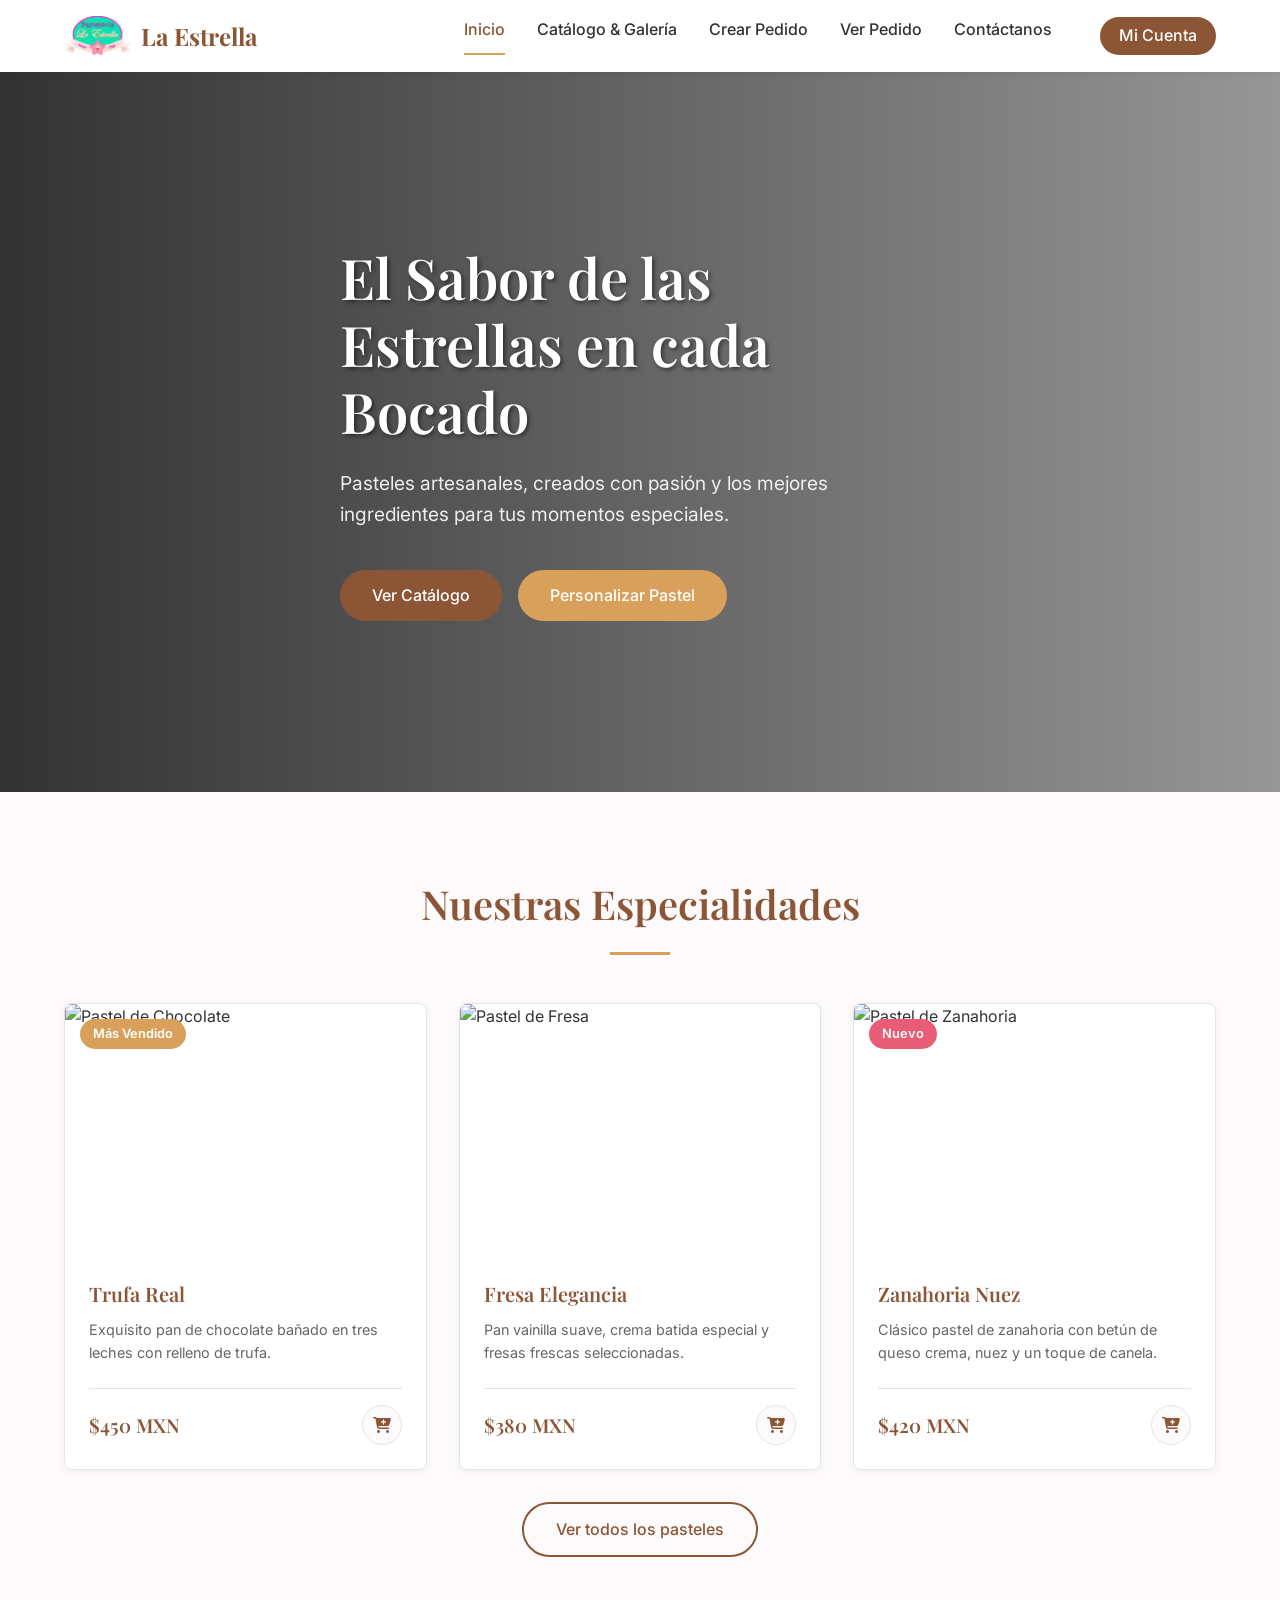
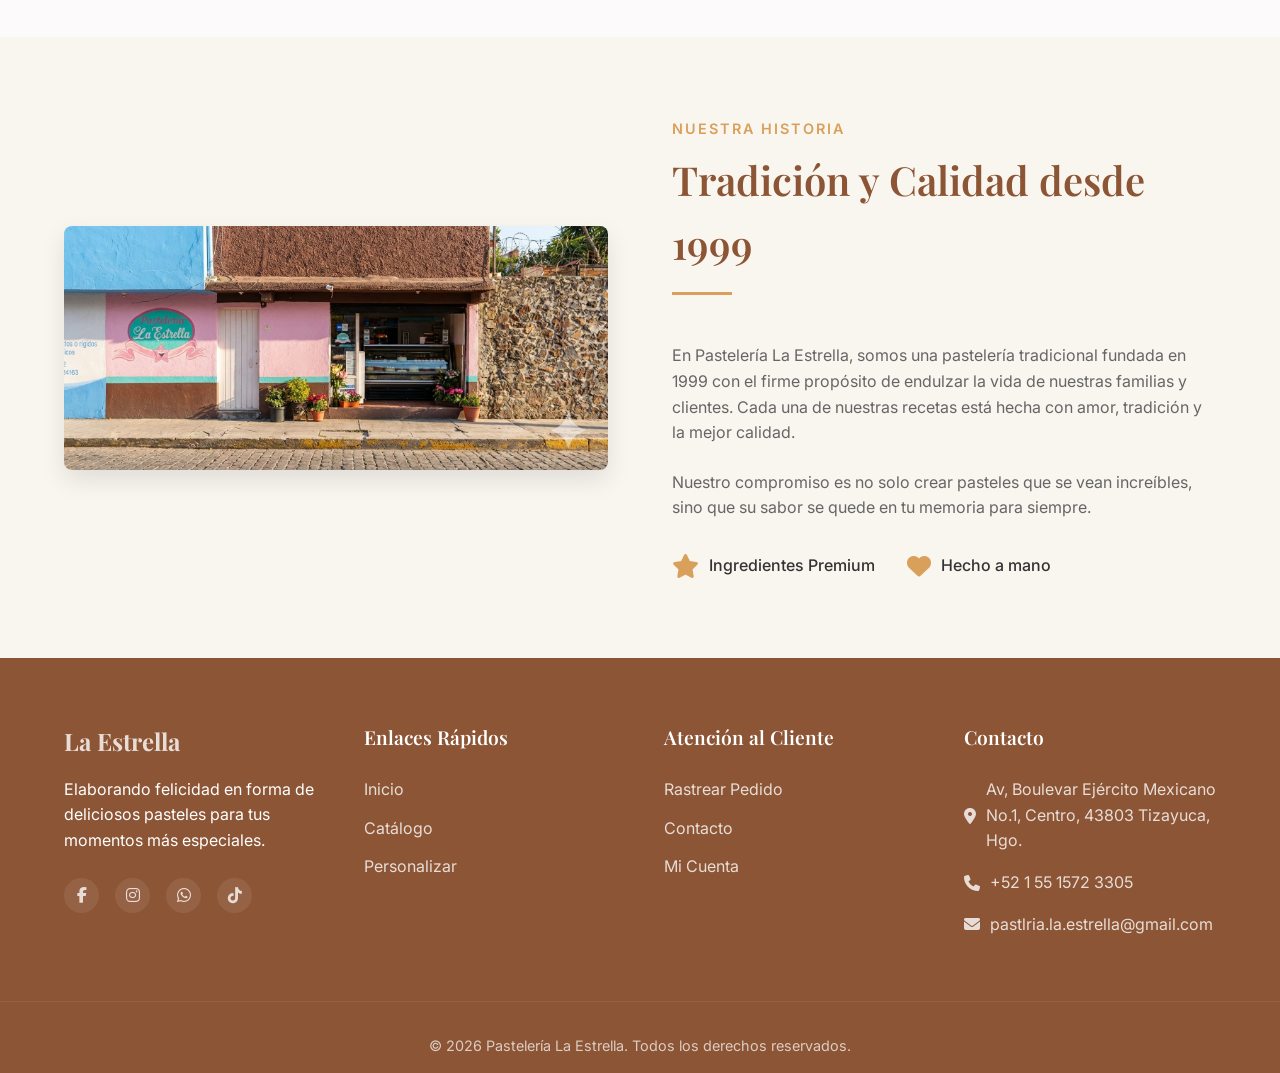
==== index.html @ 83e0d8fe "Primer commit del sitio web de la pasteleria" ====
<!DOCTYPE html>
<html lang="es">

<head>
    <meta charset="UTF-8">
    <meta name="viewport" content="width=device-width, initial-scale=1.0">
    <title>Pastelería La Estrella | Inicio</title>
    <meta name="description" content="Pastelería La Estrella - Los mejores pasteles en línea.">

    <!-- Google Fonts -->
    <link rel="preconnect" href="https://fonts.googleapis.com">
    <link rel="preconnect" href="https://fonts.gstatic.com" crossorigin>
    <link
        href="https://fonts.googleapis.com/css2?family=Inter:wght@300;400;500;600&family=Playfair+Display:wght@400;600;700&display=swap"
        rel="stylesheet">

    <!-- Font Awesome for Icons -->
    <link rel="stylesheet" href="https://cdnjs.cloudflare.com/ajax/libs/font-awesome/6.4.0/css/all.min.css">

    <link rel="stylesheet" href="css/styles.css">
</head>

<body>

    <header-component></header-component>

    <!-- Hero Section -->
    <section class="hero">
        <div class="hero-overlay"></div>
        <div class="container hero-content">
            <h1 class="hero-title">El Sabor de las Estrellas en cada Bocado</h1>
            <p class="hero-subtitle">Pasteles artesanales, creados con pasión y los mejores ingredientes para tus
                momentos especiales.</p>
            <div class="hero-buttons">
                <a href="galeria.html" class="btn btn-primary">Ver Catálogo</a>
                <a href="crear-pedido.html" class="btn btn-secondary">Personalizar Pastel</a>
            </div>
        </div>
    </section>

    <!-- Destacados -->
    <section class="section featured">
        <div class="container">
            <h2 class="section-title">Nuestras Especialidades</h2>
            <div class="grid featured-grid">
                <!-- Tarjeta de Producto 1 -->
                <div class="product-card">
                    <div class="product-img-wrapper">
                        <img src="img/cake1-placeholder.png" alt="Pastel de Chocolate" class="product-img">
                        <span class="badge">Más Vendido</span>
                    </div>
                    <div class="product-info">
                        <h3 class="product-title">Trufa Real</h3>
                        <p class="product-desc">Exquisito pan de chocolate bañado en tres leches con relleno de trufa.
                        </p>
                        <div class="product-footer">
                            <span class="price">$450 MXN</span>
                            <a href="crear-pedido.html" class="btn-icon"><i class="fas fa-cart-plus"></i></a>
                        </div>
                    </div>
                </div>

                <!-- Tarjeta de Producto 2 -->
                <div class="product-card">
                    <div class="product-img-wrapper">
                        <img src="img/cake2-placeholder.png" alt="Pastel de Fresa" class="product-img">
                    </div>
                    <div class="product-info">
                        <h3 class="product-title">Fresa Elegancia</h3>
                        <p class="product-desc">Pan vainilla suave, crema batida especial y fresas frescas
                            seleccionadas.</p>
                        <div class="product-footer">
                            <span class="price">$380 MXN</span>
                            <a href="crear-pedido.html" class="btn-icon"><i class="fas fa-cart-plus"></i></a>
                        </div>
                    </div>
                </div>

                <!-- Tarjeta de Producto 3 -->
                <div class="product-card">
                    <div class="product-img-wrapper">
                        <img src="img/cake3-placeholder.png" alt="Pastel de Zanahoria" class="product-img">
                        <span class="badge badge-new">Nuevo</span>
                    </div>
                    <div class="product-info">
                        <h3 class="product-title">Zanahoria Nuez</h3>
                        <p class="product-desc">Clásico pastel de zanahoria con betún de queso crema, nuez y un toque de
                            canela.</p>
                        <div class="product-footer">
                            <span class="price">$420 MXN</span>
                            <a href="crear-pedido.html" class="btn-icon"><i class="fas fa-cart-plus"></i></a>
                        </div>
                    </div>
                </div>
            </div>
            <div class="text-center mt-4">
                <a href="galeria.html" class="btn btn-outline">Ver todos los pasteles</a>
            </div>
        </div>
    </section>

    <!-- Sobre Nosotros -->
    <section id="nosotros" class="section about bg-light">
        <div class="container about-container">
            <div class="about-image">
                <img src="img/local.jpeg" alt="Nuestra Pastelería" class="rounded-img shadow">
            </div>
            <div class="about-text">
                <span class="subtitle">Nuestra Historia</span>
                <h2 class="section-title left">Tradición y Calidad desde 1999</h2>
                <p>En Pastelería La Estrella, somos una pastelería tradicional fundada en 1999 con el firme propósito de
                    endulzar la vida de nuestras familias y clientes. Cada una de nuestras recetas está hecha con amor,
                    tradición y la mejor calidad.</p>
                <p>Nuestro compromiso es no solo crear pasteles que se vean increíbles, sino que su sabor se quede en tu
                    memoria para siempre.</p>

                <div class="features">
                    <div class="feature-item">
                        <i class="fas fa-star feature-icon"></i>
                        <span>Ingredientes Premium</span>
                    </div>
                    <div class="feature-item">
                        <i class="fas fa-heart feature-icon"></i>
                        <span>Hecho a mano</span>
                    </div>
                </div>
            </div>
        </div>
    </section>

    <footer-component></footer-component>

    <script src="js/components.js"></script>
    <script src="js/main.js"></script>
</body>

</html>
---- css/styles.css ----
/* ==========================================================================
   Variables Globales y Configuración Base
   ========================================================================== */
:root {
    /* Paleta de Colores (Estilo Premium/Pastelería) */
    --color-primary: #8C5535; /* Chocolate oscuro/Tierra */
    --color-primary-light: #A66A44;
    --color-secondary: #D9A05B; /* Dorado suave/Galleta */
    --color-accent: #E85D75; /* Fresa brillante/Acento */
    --color-text: #333333;
    --color-text-light: #666666;
    --color-bg: #FCFAFA; /* Crema muy claro */
    --color-white: #FFFFFF;
    --color-border: #E5E5E5;

    /* Tipografías */
    --font-heading: 'Playfair Display', serif;
    --font-body: 'Inter', sans-serif;

    /* Espaciados y Sombras */
    --shadow-sm: 0 2px 8px rgba(0, 0, 0, 0.05);
    --shadow-md: 0 4px 12px rgba(0, 0, 0, 0.08);
    --shadow-lg: 0 10px 25px rgba(0, 0, 0, 0.1);
    --transition: all 0.3s ease;
    --border-radius: 8px;
    --container-width: 1200px;
}

/* Reset Básico */
* {
    margin: 0;
    padding: 0;
    box-sizing: border-box;
}

html {
    scroll-behavior: smooth;
}

body {
    font-family: var(--font-body);
    color: var(--color-text);
    background-color: var(--color-bg);
    line-height: 1.6;
    overflow-x: hidden;
}

h1, h2, h3, h4, h5, h6 {
    font-family: var(--font-heading);
    color: var(--color-primary);
    font-weight: 600;
}

a {
    text-decoration: none;
    color: inherit;
    transition: var(--transition);
}

img {
    max-width: 100%;
    height: auto;
    display: block;
}

.container {
    width: 90%;
    max-width: var(--container-width);
    margin: 0 auto;
}

.section {
    padding: 5rem 0;
}

.section-title {
    font-size: 2.5rem;
    text-align: center;
    margin-bottom: 3rem;
    position: relative;
}

.section-title::after {
    content: '';
    display: block;
    width: 60px;
    height: 3px;
    background-color: var(--color-secondary);
    margin: 1rem auto 0;
}

.section-title.left {
    text-align: left;
}

.section-title.left::after {
    margin: 1rem 0 0;
}

/* ==========================================================================
   Botones
   ========================================================================== */
.btn {
    display: inline-block;
    padding: 0.8rem 2rem;
    border-radius: 30px;
    font-weight: 500;
    cursor: pointer;
    border: none;
    text-align: center;
    transition: var(--transition);
    font-family: var(--font-body);
}

.btn-primary {
    background-color: var(--color-primary);
    color: var(--color-white);
}

.btn-primary:hover {
    background-color: var(--color-primary-light);
    transform: translateY(-2px);
    box-shadow: var(--shadow-md);
}

.btn-secondary {
    background-color: var(--color-secondary);
    color: var(--color-white);
}

.btn-secondary:hover {
    background-color: #c98f4a;
    transform: translateY(-2px);
    box-shadow: var(--shadow-md);
}

.btn-outline {
    background-color: transparent;
    border: 2px solid var(--color-primary);
    color: var(--color-primary);
}

.btn-outline:hover {
    background-color: var(--color-primary);
    color: var(--color-white);
}

.btn-icon {
    width: 40px;
    height: 40px;
    border-radius: 50%;
    background-color: var(--color-bg);
    display: flex;
    align-items: center;
    justify-content: center;
    color: var(--color-primary);
    border: 1px solid var(--color-border);
    transition: var(--transition);
}

.btn-icon:hover {
    background-color: var(--color-primary);
    color: var(--color-white);
    border-color: var(--color-primary);
}

/* ==========================================================================
   Navegación (Navbar)
   ========================================================================== */
.navbar {
    background-color: var(--color-white);
    box-shadow: var(--shadow-sm);
    position: sticky;
    top: 0;
    z-index: 1000;
    padding: 1rem 0;
    transition: var(--transition);
}

.nav-container {
    display: flex;
    justify-content: space-between;
    align-items: center;
}

.logo {
    display: flex;
    align-items: center;
    gap: 10px;
}

.logo-img {
    height: 40px;
    width: auto;
}

.logo-text {
    font-family: var(--font-heading);
    font-size: 1.5rem;
    font-weight: 700;
    color: var(--color-primary);
}

.nav-links {
    display: flex;
    gap: 2rem;
}

.nav-links a {
    font-weight: 500;
    font-size: 1rem;
    position: relative;
    padding-bottom: 5px;
}

.nav-links a::after {
    content: '';
    position: absolute;
    bottom: 0;
    left: 0;
    width: 0;
    height: 2px;
    background-color: var(--color-secondary);
    transition: var(--transition);
}

.nav-links a:hover::after,
.nav-links a.active::after {
    width: 100%;
}

.nav-links a:hover,
.nav-links a.active {
    color: var(--color-primary);
}

.mobile-menu-btn {
    display: none;
    font-size: 1.5rem;
    cursor: pointer;
    color: var(--color-primary);
}

/* ==========================================================================
   Hero Section (Inicio)
   ========================================================================== */
.hero {
    height: 80vh;
    min-height: 600px;
    background-image: url('../img/hero-bg.png'); /* Placeholder */
    background-size: cover;
    background-position: center;
    position: relative;
    display: flex;
    align-items: center;
}

.hero-overlay {
    position: absolute;
    top: 0;
    left: 0;
    width: 100%;
    height: 100%;
    background: linear-gradient(to right, rgba(0,0,0,0.8) 0%, rgba(0,0,0,0.4) 100%);
}

.hero-content {
    position: relative;
    z-index: 2;
    max-width: 600px;
    color: var(--color-white);
}

.hero-title {
    font-size: 3.5rem;
    line-height: 1.2;
    margin-bottom: 1.5rem;
    color: var(--color-white);
    text-shadow: 2px 2px 4px rgba(0,0,0,0.5);
}

.hero-subtitle {
    font-size: 1.2rem;
    margin-bottom: 2.5rem;
    opacity: 0.9;
}

.hero-buttons {
    display: flex;
    gap: 1rem;
}

/* ==========================================================================
   Tarjetas de Producto (Grid)
   ========================================================================== */
.grid {
    display: grid;
    gap: 2rem;
}

.featured-grid {
    grid-template-columns: repeat(auto-fit, minmax(300px, 1fr));
}

.product-card {
    background-color: var(--color-white);
    border-radius: var(--border-radius);
    overflow: hidden;
    box-shadow: var(--shadow-sm);
    transition: var(--transition);
    border: 1px solid var(--color-border);
}

.product-card:hover {
    transform: translateY(-10px);
    box-shadow: var(--shadow-lg);
}

.product-img-wrapper {
    position: relative;
    height: 250px;
    overflow: hidden;
}

.product-img {
    width: 100%;
    height: 100%;
    object-fit: cover;
    transition: transform 0.5s ease;
}

.product-card:hover .product-img {
    transform: scale(1.05);
}

.badge {
    position: absolute;
    top: 15px;
    left: 15px;
    background-color: var(--color-secondary);
    color: var(--color-white);
    padding: 0.3rem 0.8rem;
    border-radius: 20px;
    font-size: 0.8rem;
    font-weight: 600;
    z-index: 2;
}

.badge-new {
    background-color: var(--color-accent);
}

.product-info {
    padding: 1.5rem;
}

.product-title {
    font-size: 1.25rem;
    margin-bottom: 0.5rem;
}

.product-desc {
    color: var(--color-text-light);
    font-size: 0.9rem;
    margin-bottom: 1.5rem;
    display: -webkit-box;
    -webkit-line-clamp: 2;
    -webkit-box-orient: vertical;
    overflow: hidden;
}

.product-footer {
    display: flex;
    justify-content: space-between;
    align-items: center;
    border-top: 1px solid var(--color-border);
    padding-top: 1rem;
}

.price {
    font-family: var(--font-heading);
    font-size: 1.2rem;
    font-weight: 600;
    color: var(--color-primary);
}

/* ==========================================================================
   Sección Sobre Nosotros
   ========================================================================== */
.bg-light {
    background-color: #f9f6f0; /* Tono muy suave tierra/crema */
}

.about-container {
    display: grid;
    grid-template-columns: 1fr 1fr;
    gap: 4rem;
    align-items: center;
}

.rounded-img {
    border-radius: var(--border-radius);
}

.shadow {
    box-shadow: var(--shadow-lg);
}

.subtitle {
    color: var(--color-secondary);
    font-weight: 600;
    letter-spacing: 2px;
    text-transform: uppercase;
    font-size: 0.9rem;
    display: block;
    margin-bottom: 0.5rem;
}

.about-text p {
    color: var(--color-text-light);
    margin-bottom: 1.5rem;
}

.features {
    display: flex;
    gap: 2rem;
    margin-top: 2rem;
}

.feature-item {
    display: flex;
    align-items: center;
    gap: 10px;
    font-weight: 500;
}

.feature-icon {
    color: var(--color-secondary);
    font-size: 1.5rem;
}

/* ==========================================================================
   Footer
   ========================================================================== */
.footer {
    background-color: var(--color-primary);
    color: var(--color-white);
    padding: 4rem 0 1rem;
}

.footer-grid {
    display: grid;
    grid-template-columns: repeat(auto-fit, minmax(250px, 1fr));
    gap: 3rem;
    margin-bottom: 3rem;
}

.footer-logo .logo-text {
    color: var(--color-white);
    margin-bottom: 1rem;
    display: inline-block;
}

.footer-col h3 {
    color: var(--color-white);
    font-size: 1.2rem;
    margin-bottom: 1.5rem;
}

.footer-col ul {
    list-style: none;
}

.footer-col ul li {
    margin-bottom: 0.8rem;
}

.footer-col a {
    opacity: 0.8;
}

.footer-col a:hover {
    opacity: 1;
    color: var(--color-secondary);
}

.social-links {
    display: flex;
    gap: 1rem;
    margin-top: 1.5rem;
}

.social-links a {
    width: 35px;
    height: 35px;
    background-color: rgba(255,255,255,0.1);
    border-radius: 50%;
    display: flex;
    align-items: center;
    justify-content: center;
    transition: var(--transition);
}

.social-links a:hover {
    background-color: var(--color-secondary);
    transform: translateY(-3px);
}

.contact-info p {
    display: flex;
    align-items: center;
    gap: 10px;
    margin-bottom: 1rem;
    opacity: 0.8;
}

.footer-bottom {
    text-align: center;
    padding-top: 2rem;
    border-top: 1px solid rgba(255,255,255,0.1);
    opacity: 0.7;
    font-size: 0.9rem;
}

/* ==========================================================================
   Responsividades (Media Queries)
   ========================================================================== */
@media (max-width: 900px) {
    .about-container {
        grid-template-columns: 1fr;
    }
    .about-image {
        order: 2;
    }
    .about-text {
        order: 1;
    }
}

@media (max-width: 768px) {
    .nav-links {
        display: none; /* Oculto por defecto en móvil, JS lo mostrará */
        position: absolute;
        top: 100%;
        left: 0;
        width: 100%;
        background-color: var(--color-white);
        flex-direction: column;
        padding: 1rem 0;
        box-shadow: 0 5px 10px rgba(0,0,0,0.1);
        text-align: center;
    }

    .nav-links.active {
        display: flex;
    }

    .mobile-menu-btn {
        display: block;
    }

    .hero-title {
        font-size: 2.5rem;
    }
    
    .hero-buttons {
        flex-direction: column;
    }
    
    .section-title {
        font-size: 2rem;
    }
}

/* Utilities */
.text-center { text-align: center; }
.mt-4 { margin-top: 2rem; }
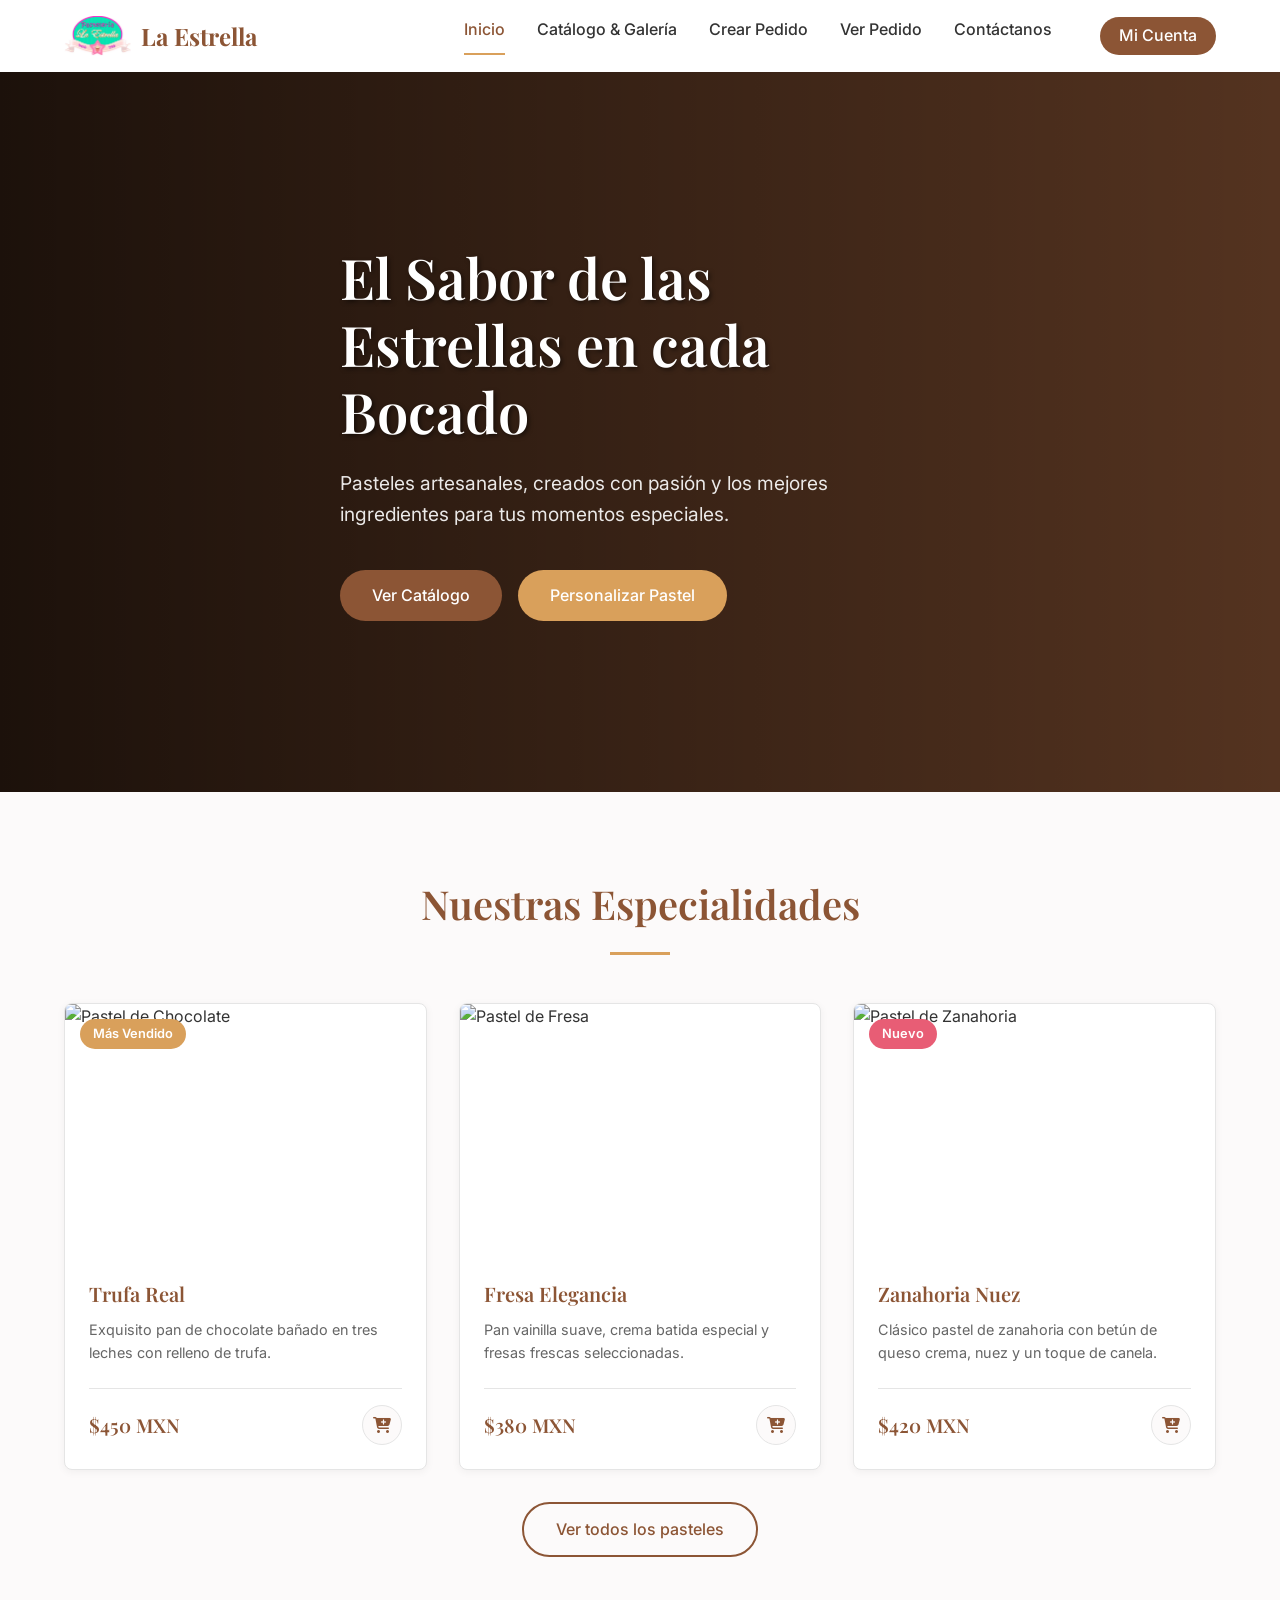
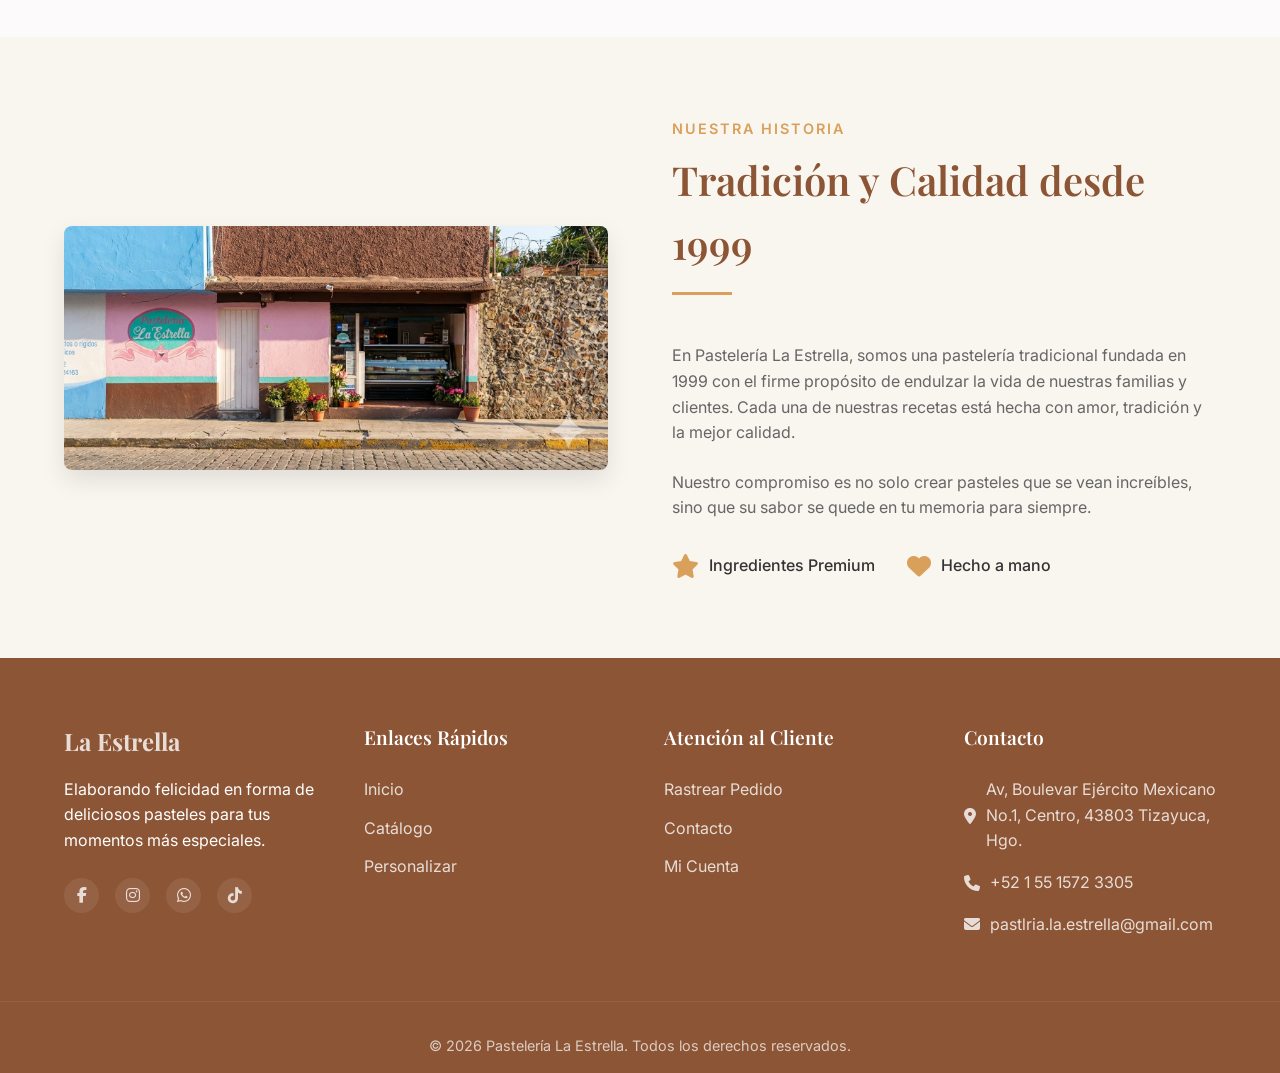
==== commit a911ffe0: "Agregue video en Index" ====
--- a/index.html
+++ b/index.html
@@ -1,4 +1,4 @@
-<!DOCTYPE html>
+﻿<!DOCTYPE html>
 <html lang="es">
 
 <head>
@@ -26,6 +26,9 @@
 
     <!-- Hero Section -->
     <section class="hero">
+        <video autoplay loop muted playsinline class="hero-video">
+            <source src="videos/pastel.mp4" type="video/mp4">
+        </video>
         <div class="hero-overlay"></div>
         <div class="container hero-content">
             <h1 class="hero-title">El Sabor de las Estrellas en cada Bocado</h1>
@@ -134,4 +137,4 @@
     <script src="js/main.js"></script>
 </body>
 
-</html>
+</html>
--- a/css/styles.css
+++ b/css/styles.css
@@ -3,13 +3,17 @@
    ========================================================================== */
 :root {
     /* Paleta de Colores (Estilo Premium/Pastelería) */
-    --color-primary: #8C5535; /* Chocolate oscuro/Tierra */
+    --color-primary: #8C5535;
+    /* Chocolate oscuro/Tierra */
     --color-primary-light: #A66A44;
-    --color-secondary: #D9A05B; /* Dorado suave/Galleta */
-    --color-accent: #E85D75; /* Fresa brillante/Acento */
+    --color-secondary: #D9A05B;
+    /* Dorado suave/Galleta */
+    --color-accent: #E85D75;
+    /* Fresa brillante/Acento */
     --color-text: #333333;
     --color-text-light: #666666;
-    --color-bg: #FCFAFA; /* Crema muy claro */
+    --color-bg: #FCFAFA;
+    /* Crema muy claro */
     --color-white: #FFFFFF;
     --color-border: #E5E5E5;
 
@@ -45,7 +49,12 @@
     overflow-x: hidden;
 }
 
-h1, h2, h3, h4, h5, h6 {
+h1,
+h2,
+h3,
+h4,
+h5,
+h6 {
     font-family: var(--font-heading);
     color: var(--color-primary);
     font-weight: 600;
@@ -247,12 +256,22 @@
 .hero {
     height: 80vh;
     min-height: 600px;
-    background-image: url('../img/hero-bg.png'); /* Placeholder */
-    background-size: cover;
-    background-position: center;
+    background-color: var(--color-primary);
+    /* Fallback */
     position: relative;
     display: flex;
     align-items: center;
+    overflow: hidden;
+}
+
+.hero-video {
+    position: absolute;
+    top: 0;
+    left: 0;
+    width: 100%;
+    height: 100%;
+    object-fit: cover;
+    z-index: 0;
 }
 
 .hero-overlay {
@@ -261,7 +280,8 @@
     left: 0;
     width: 100%;
     height: 100%;
-    background: linear-gradient(to right, rgba(0,0,0,0.8) 0%, rgba(0,0,0,0.4) 100%);
+    background: linear-gradient(to right, rgba(0, 0, 0, 0.8) 0%, rgba(0, 0, 0, 0.4) 100%);
+    z-index: 1;
 }
 
 .hero-content {
@@ -276,7 +296,7 @@
     line-height: 1.2;
     margin-bottom: 1.5rem;
     color: var(--color-white);
-    text-shadow: 2px 2px 4px rgba(0,0,0,0.5);
+    text-shadow: 2px 2px 4px rgba(0, 0, 0, 0.5);
 }
 
 .hero-subtitle {
@@ -388,7 +408,8 @@
    Sección Sobre Nosotros
    ========================================================================== */
 .bg-light {
-    background-color: #f9f6f0; /* Tono muy suave tierra/crema */
+    background-color: #f9f6f0;
+    /* Tono muy suave tierra/crema */
 }
 
 .about-container {
@@ -493,7 +514,7 @@
 .social-links a {
     width: 35px;
     height: 35px;
-    background-color: rgba(255,255,255,0.1);
+    background-color: rgba(255, 255, 255, 0.1);
     border-radius: 50%;
     display: flex;
     align-items: center;
@@ -517,7 +538,7 @@
 .footer-bottom {
     text-align: center;
     padding-top: 2rem;
-    border-top: 1px solid rgba(255,255,255,0.1);
+    border-top: 1px solid rgba(255, 255, 255, 0.1);
     opacity: 0.7;
     font-size: 0.9rem;
 }
@@ -529,9 +550,11 @@
     .about-container {
         grid-template-columns: 1fr;
     }
+
     .about-image {
         order: 2;
     }
+
     .about-text {
         order: 1;
     }
@@ -539,7 +562,8 @@
 
 @media (max-width: 768px) {
     .nav-links {
-        display: none; /* Oculto por defecto en móvil, JS lo mostrará */
+        display: none;
+        /* Oculto por defecto en móvil, JS lo mostrará */
         position: absolute;
         top: 100%;
         left: 0;
@@ -547,7 +571,7 @@
         background-color: var(--color-white);
         flex-direction: column;
         padding: 1rem 0;
-        box-shadow: 0 5px 10px rgba(0,0,0,0.1);
+        box-shadow: 0 5px 10px rgba(0, 0, 0, 0.1);
         text-align: center;
     }
 
@@ -562,16 +586,21 @@
     .hero-title {
         font-size: 2.5rem;
     }
-    
+
     .hero-buttons {
         flex-direction: column;
     }
-    
+
     .section-title {
         font-size: 2rem;
     }
 }
 
 /* Utilities */
-.text-center { text-align: center; }
-.mt-4 { margin-top: 2rem; }
+.text-center {
+    text-align: center;
+}
+
+.mt-4 {
+    margin-top: 2rem;
+}
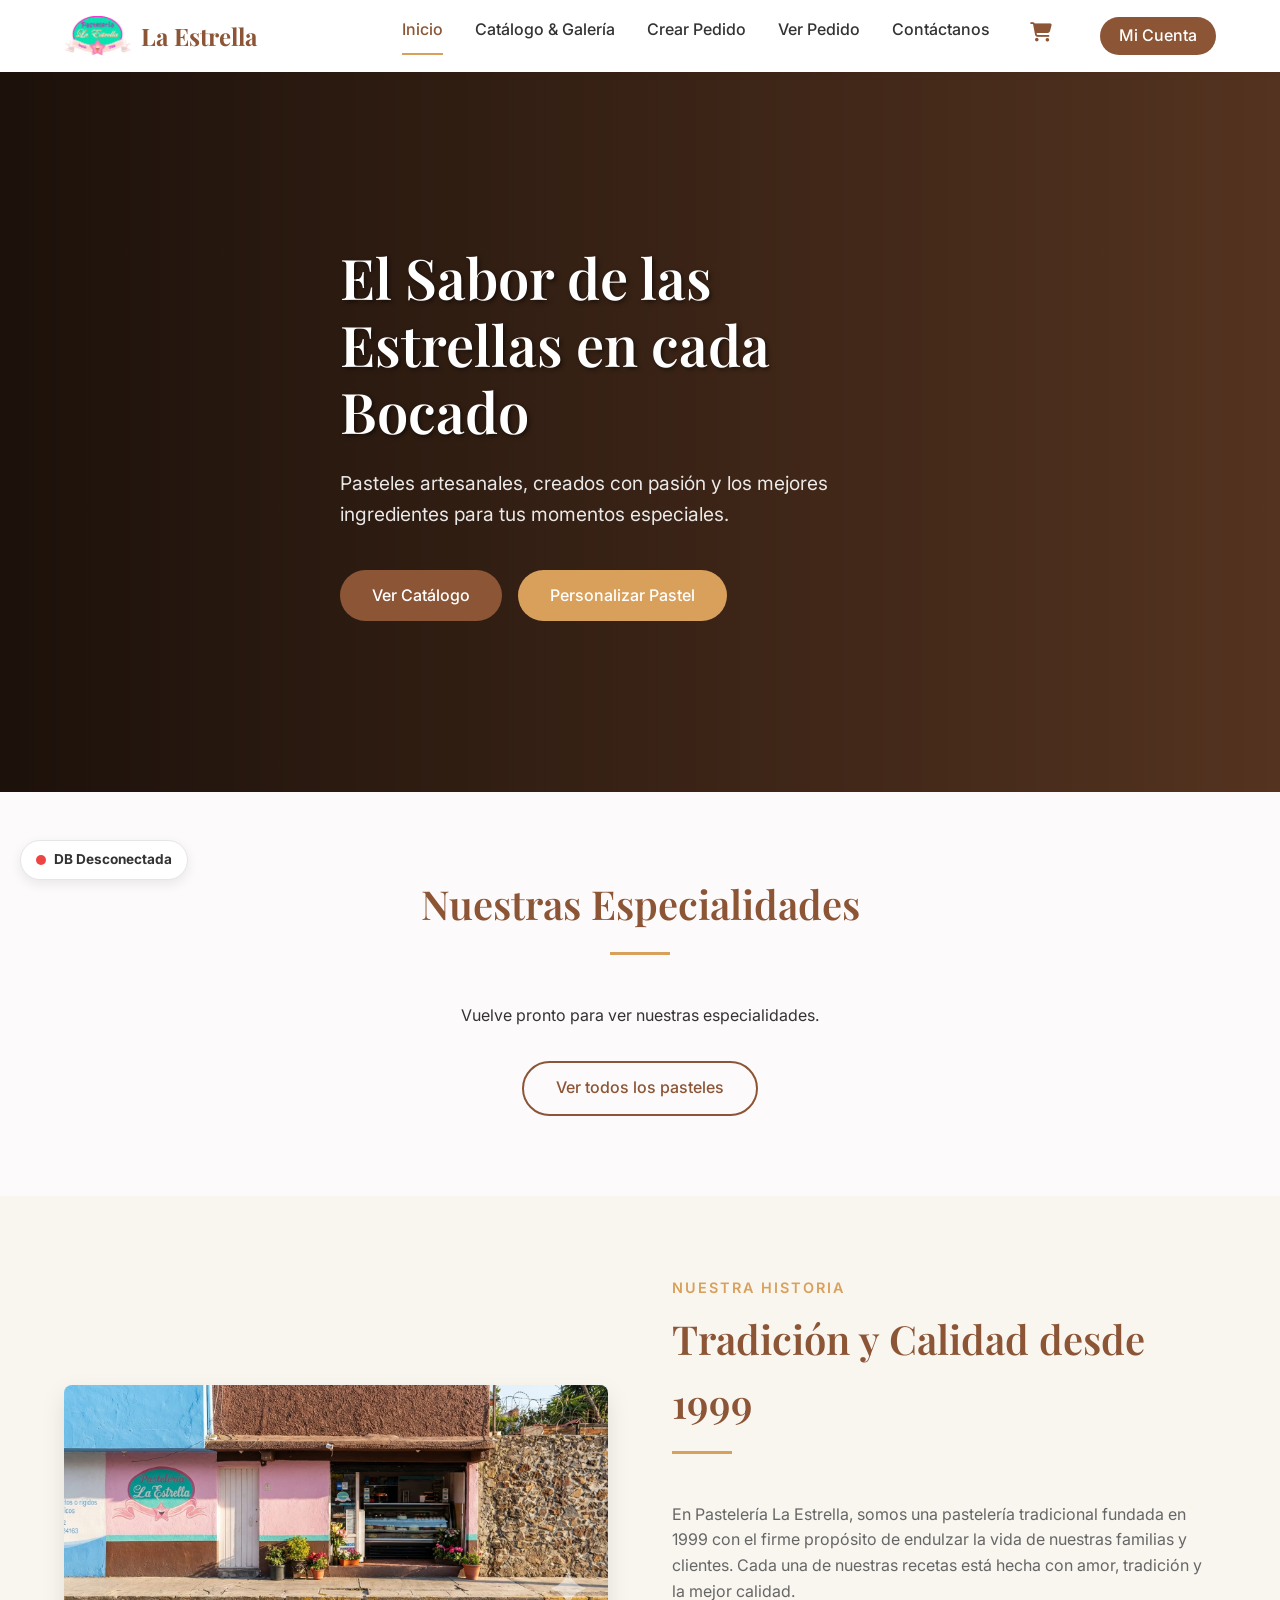
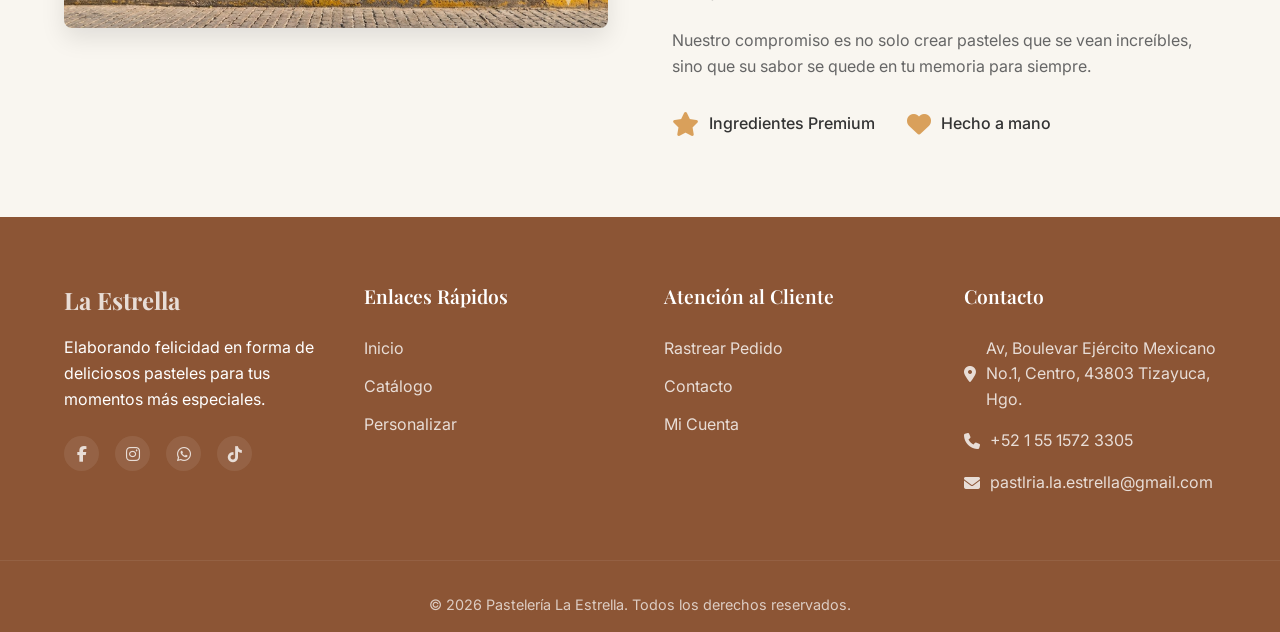
==== commit f8666c08: "Implementacion BD" ====
--- a/index.html
+++ b/index.html
@@ -1,4 +1,4 @@
-﻿<!DOCTYPE html>
+<!DOCTYPE html>
 <html lang="es">
 
 <head>
@@ -45,57 +45,14 @@
     <section class="section featured">
         <div class="container">
             <h2 class="section-title">Nuestras Especialidades</h2>
-            <div class="grid featured-grid">
-                <!-- Tarjeta de Producto 1 -->
-                <div class="product-card">
-                    <div class="product-img-wrapper">
-                        <img src="img/cake1-placeholder.png" alt="Pastel de Chocolate" class="product-img">
-                        <span class="badge">Más Vendido</span>
-                    </div>
-                    <div class="product-info">
-                        <h3 class="product-title">Trufa Real</h3>
-                        <p class="product-desc">Exquisito pan de chocolate bañado en tres leches con relleno de trufa.
-                        </p>
-                        <div class="product-footer">
-                            <span class="price">$450 MXN</span>
-                            <a href="crear-pedido.html" class="btn-icon"><i class="fas fa-cart-plus"></i></a>
-                        </div>
-                    </div>
-                </div>
-
-                <!-- Tarjeta de Producto 2 -->
-                <div class="product-card">
-                    <div class="product-img-wrapper">
-                        <img src="img/cake2-placeholder.png" alt="Pastel de Fresa" class="product-img">
-                    </div>
-                    <div class="product-info">
-                        <h3 class="product-title">Fresa Elegancia</h3>
-                        <p class="product-desc">Pan vainilla suave, crema batida especial y fresas frescas
-                            seleccionadas.</p>
-                        <div class="product-footer">
-                            <span class="price">$380 MXN</span>
-                            <a href="crear-pedido.html" class="btn-icon"><i class="fas fa-cart-plus"></i></a>
-                        </div>
-                    </div>
-                </div>
-
-                <!-- Tarjeta de Producto 3 -->
-                <div class="product-card">
-                    <div class="product-img-wrapper">
-                        <img src="img/cake3-placeholder.png" alt="Pastel de Zanahoria" class="product-img">
-                        <span class="badge badge-new">Nuevo</span>
-                    </div>
-                    <div class="product-info">
-                        <h3 class="product-title">Zanahoria Nuez</h3>
-                        <p class="product-desc">Clásico pastel de zanahoria con betún de queso crema, nuez y un toque de
-                            canela.</p>
-                        <div class="product-footer">
-                            <span class="price">$420 MXN</span>
-                            <a href="crear-pedido.html" class="btn-icon"><i class="fas fa-cart-plus"></i></a>
-                        </div>
-                    </div>
+            
+            <div class="grid featured-grid" id="homepageCatalog">
+                <div style="text-align: center; grid-column: 1 / -1; padding: 2rem;">
+                    <i class="fas fa-spinner fa-spin fa-2x" style="color: var(--color-primary); margin-bottom: 1rem;"></i>
+                    <p>Cargando nuestras especialidades...</p>
                 </div>
             </div>
+
             <div class="text-center mt-4">
                 <a href="galeria.html" class="btn btn-outline">Ver todos los pasteles</a>
             </div>
@@ -134,7 +91,61 @@
     <footer-component></footer-component>
 
     <script src="js/components.js"></script>
+    <script src="js/supabase.js"></script>
     <script src="js/main.js"></script>
+    <script>
+        document.addEventListener('DOMContentLoaded', async () => {
+            const grid = document.getElementById('homepageCatalog');
+            
+            try {
+                // Fetch first 3 products for homepage
+                const productos = await fetchProductos();
+                if (!grid) return;
+                
+                grid.innerHTML = '';
+                const displayLimit = 3;
+                let cardsRendered = 0;
+
+                if (!productos || productos.length === 0) {
+                    grid.innerHTML = '<p style="grid-column: 1 / -1; text-align: center;">Vuelve pronto para ver nuestras especialidades.</p>';
+                    return;
+                }
+
+                productos.forEach(producto => {
+                    if(cardsRendered >= displayLimit) return;
+                    
+                    let precioBase = 0;
+                    if (producto.producto_variantes && producto.producto_variantes.length > 0) {
+                        const precios = producto.producto_variantes.map(v => parseFloat(v.precio_venta));
+                        precioBase = Math.min(...precios);
+                    }
+
+                    const card = document.createElement('div');
+                    card.className = 'product-card';
+                    card.innerHTML = `
+                        <div class="product-img-wrapper">
+                            <img src="${producto.imagen_url || 'img/cake1-placeholder.png'}" alt="${producto.nombre}" class="product-img" onerror="this.src='img/cake1-placeholder.png'">
+                            ${producto.categorias ? `<span class="badge">${producto.categorias.nombre || ''}</span>` : ''}
+                        </div>
+                        <div class="product-info">
+                            <h3 class="product-title">${producto.nombre}</h3>
+                            <p class="product-desc">${producto.descripcion || 'Delicioso pastel artesanal.'}</p>
+                            <div class="product-footer">
+                                <span class="price">${precioBase > 0 ? `Desde $${precioBase} MXN` : 'Consultar'}</span>
+                                <a href="crear-pedido.html?producto=${producto.id_producto}" class="btn-icon" title="Pedir este"><i class="fas fa-cart-plus"></i></a>
+                            </div>
+                        </div>
+                    `;
+                    grid.appendChild(card);
+                    cardsRendered++;
+                });
+
+            } catch (error) {
+                console.error(error);
+                if (grid) grid.innerHTML = '<p style="grid-column: 1 / -1; text-align: center; color: red;">Error cargando especialidades.</p>';
+            }
+        });
+    </script>
 </body>
 
 </html>
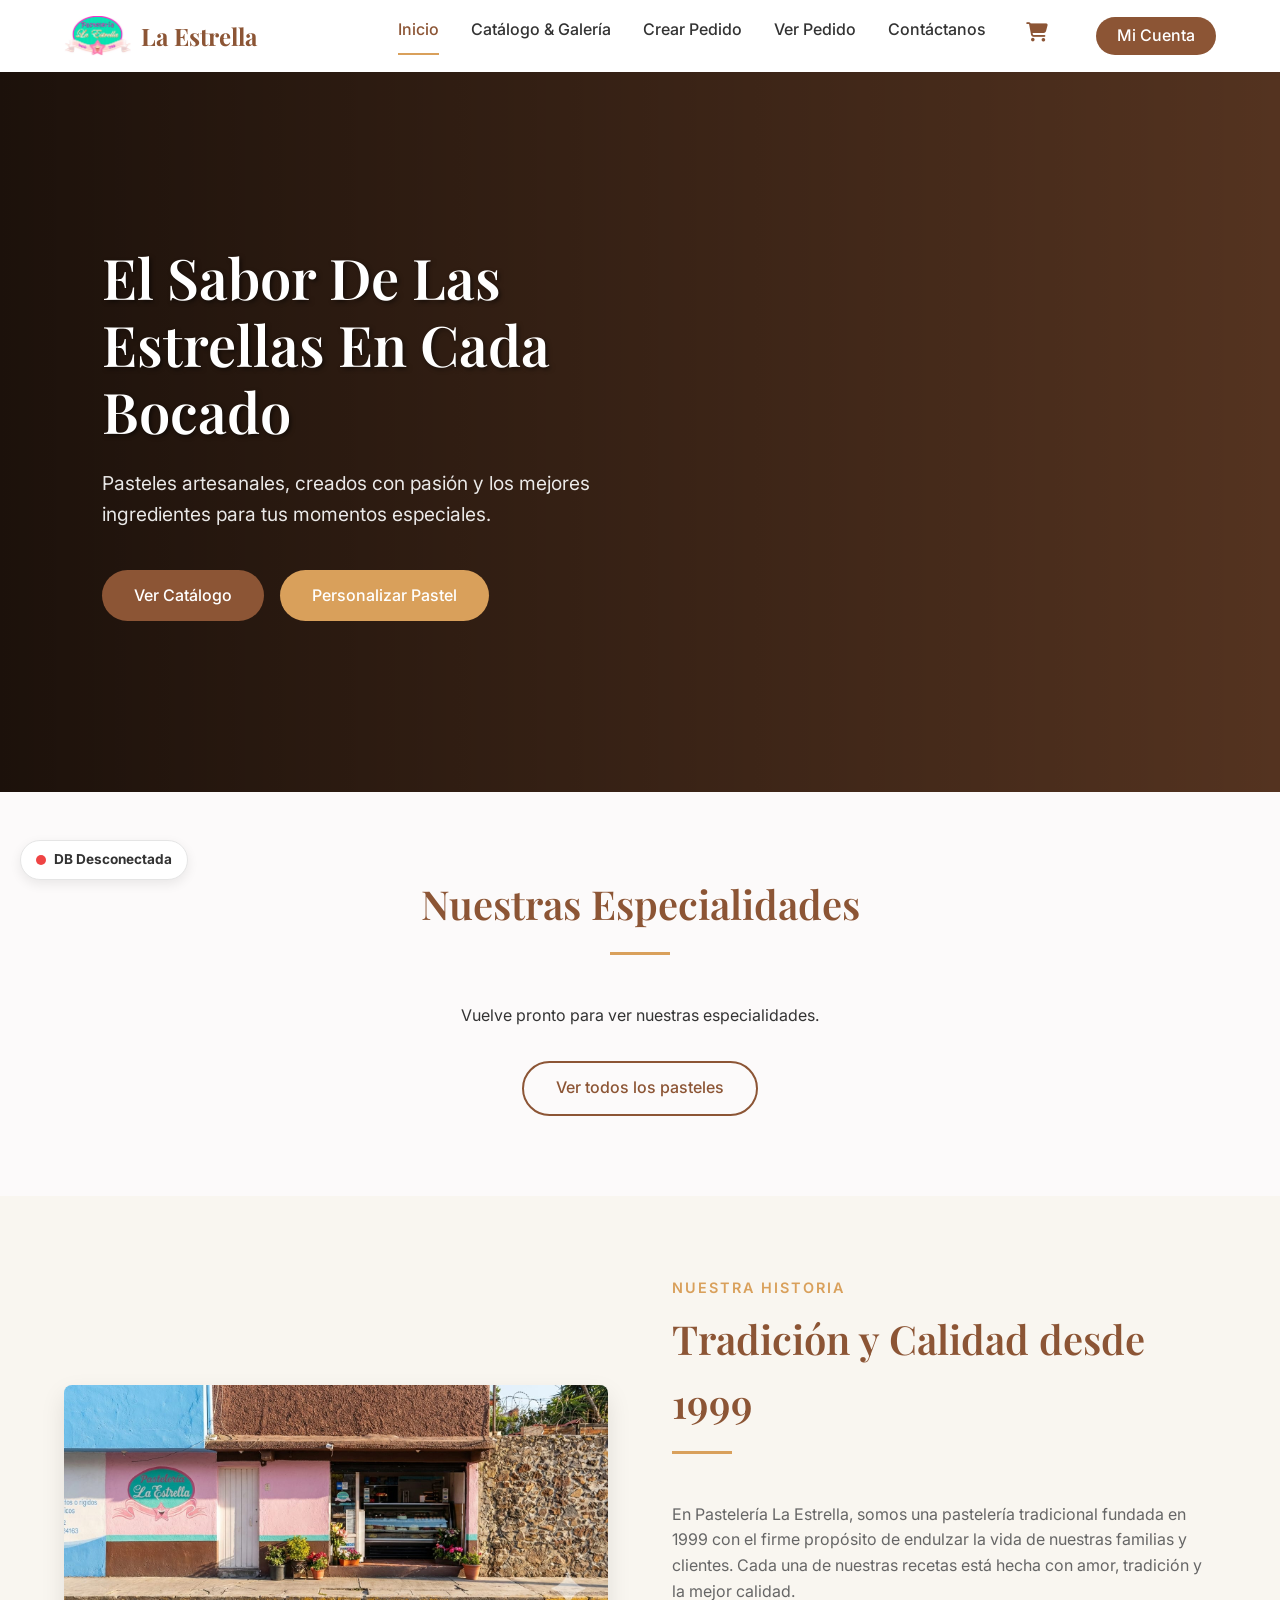
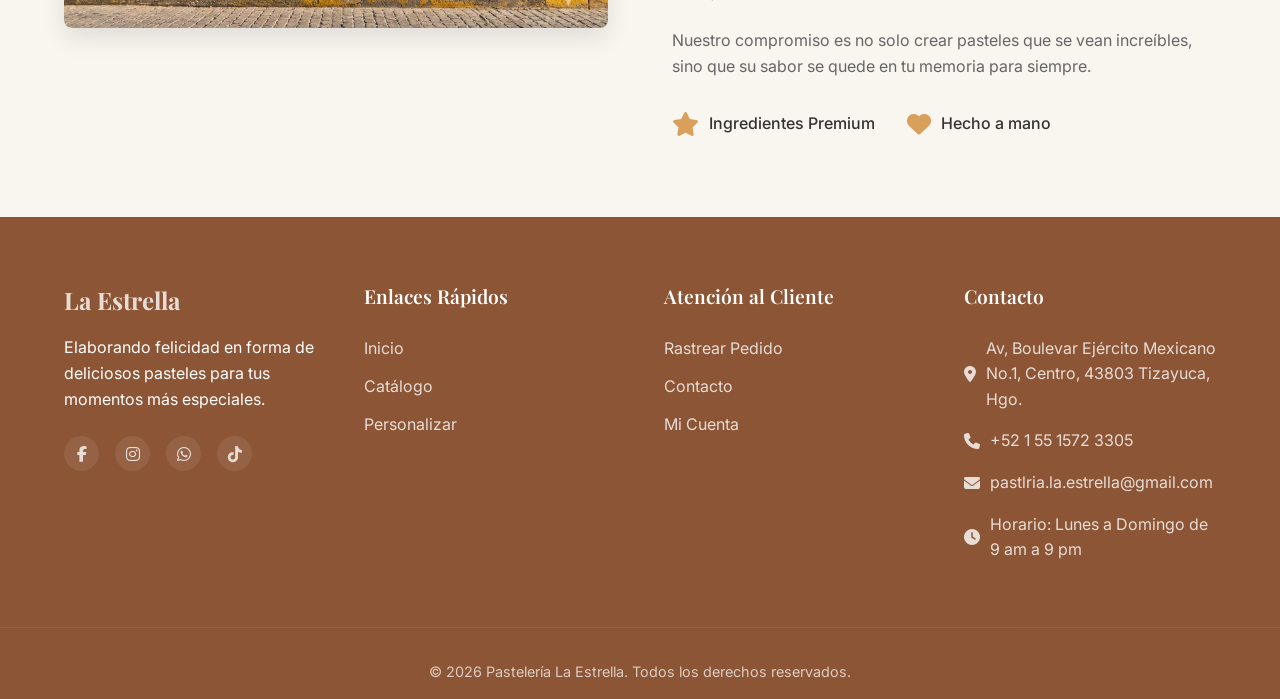
==== commit b7280732: "nuevo video pastel" ====
--- a/index.html
+++ b/index.html
@@ -27,11 +27,11 @@
     <!-- Hero Section -->
     <section class="hero">
         <video autoplay loop muted playsinline class="hero-video">
-            <source src="videos/pastel.mp4" type="video/mp4">
+            <source src="videos/video.mp4" type="video/mp4">
         </video>
         <div class="hero-overlay"></div>
         <div class="container hero-content">
-            <h1 class="hero-title">El Sabor de las Estrellas en cada Bocado</h1>
+            <h1 class="hero-title">El Sabor De Las Estrellas En Cada Bocado</h1>
             <p class="hero-subtitle">Pasteles artesanales, creados con pasión y los mejores ingredientes para tus
                 momentos especiales.</p>
             <div class="hero-buttons">
@@ -45,10 +45,11 @@
     <section class="section featured">
         <div class="container">
             <h2 class="section-title">Nuestras Especialidades</h2>
-            
+
             <div class="grid featured-grid" id="homepageCatalog">
                 <div style="text-align: center; grid-column: 1 / -1; padding: 2rem;">
-                    <i class="fas fa-spinner fa-spin fa-2x" style="color: var(--color-primary); margin-bottom: 1rem;"></i>
+                    <i class="fas fa-spinner fa-spin fa-2x"
+                        style="color: var(--color-primary); margin-bottom: 1rem;"></i>
                     <p>Cargando nuestras especialidades...</p>
                 </div>
             </div>
@@ -96,12 +97,12 @@
     <script>
         document.addEventListener('DOMContentLoaded', async () => {
             const grid = document.getElementById('homepageCatalog');
-            
+
             try {
                 // Fetch first 3 products for homepage
                 const productos = await fetchProductos();
                 if (!grid) return;
-                
+
                 grid.innerHTML = '';
                 const displayLimit = 3;
                 let cardsRendered = 0;
@@ -112,8 +113,8 @@
                 }
 
                 productos.forEach(producto => {
-                    if(cardsRendered >= displayLimit) return;
-                    
+                    if (cardsRendered >= displayLimit) return;
+
                     let precioBase = 0;
                     if (producto.producto_variantes && producto.producto_variantes.length > 0) {
                         const precios = producto.producto_variantes.map(v => parseFloat(v.precio_venta));
--- a/css/styles.css
+++ b/css/styles.css
@@ -289,6 +289,7 @@
     z-index: 2;
     max-width: 600px;
     color: var(--color-white);
+    margin-left: 8%;
 }
 
 .hero-title {
@@ -384,7 +385,6 @@
     font-size: 0.9rem;
     margin-bottom: 1.5rem;
     display: -webkit-box;
-    -webkit-line-clamp: 2;
     -webkit-box-orient: vertical;
     overflow: hidden;
 }
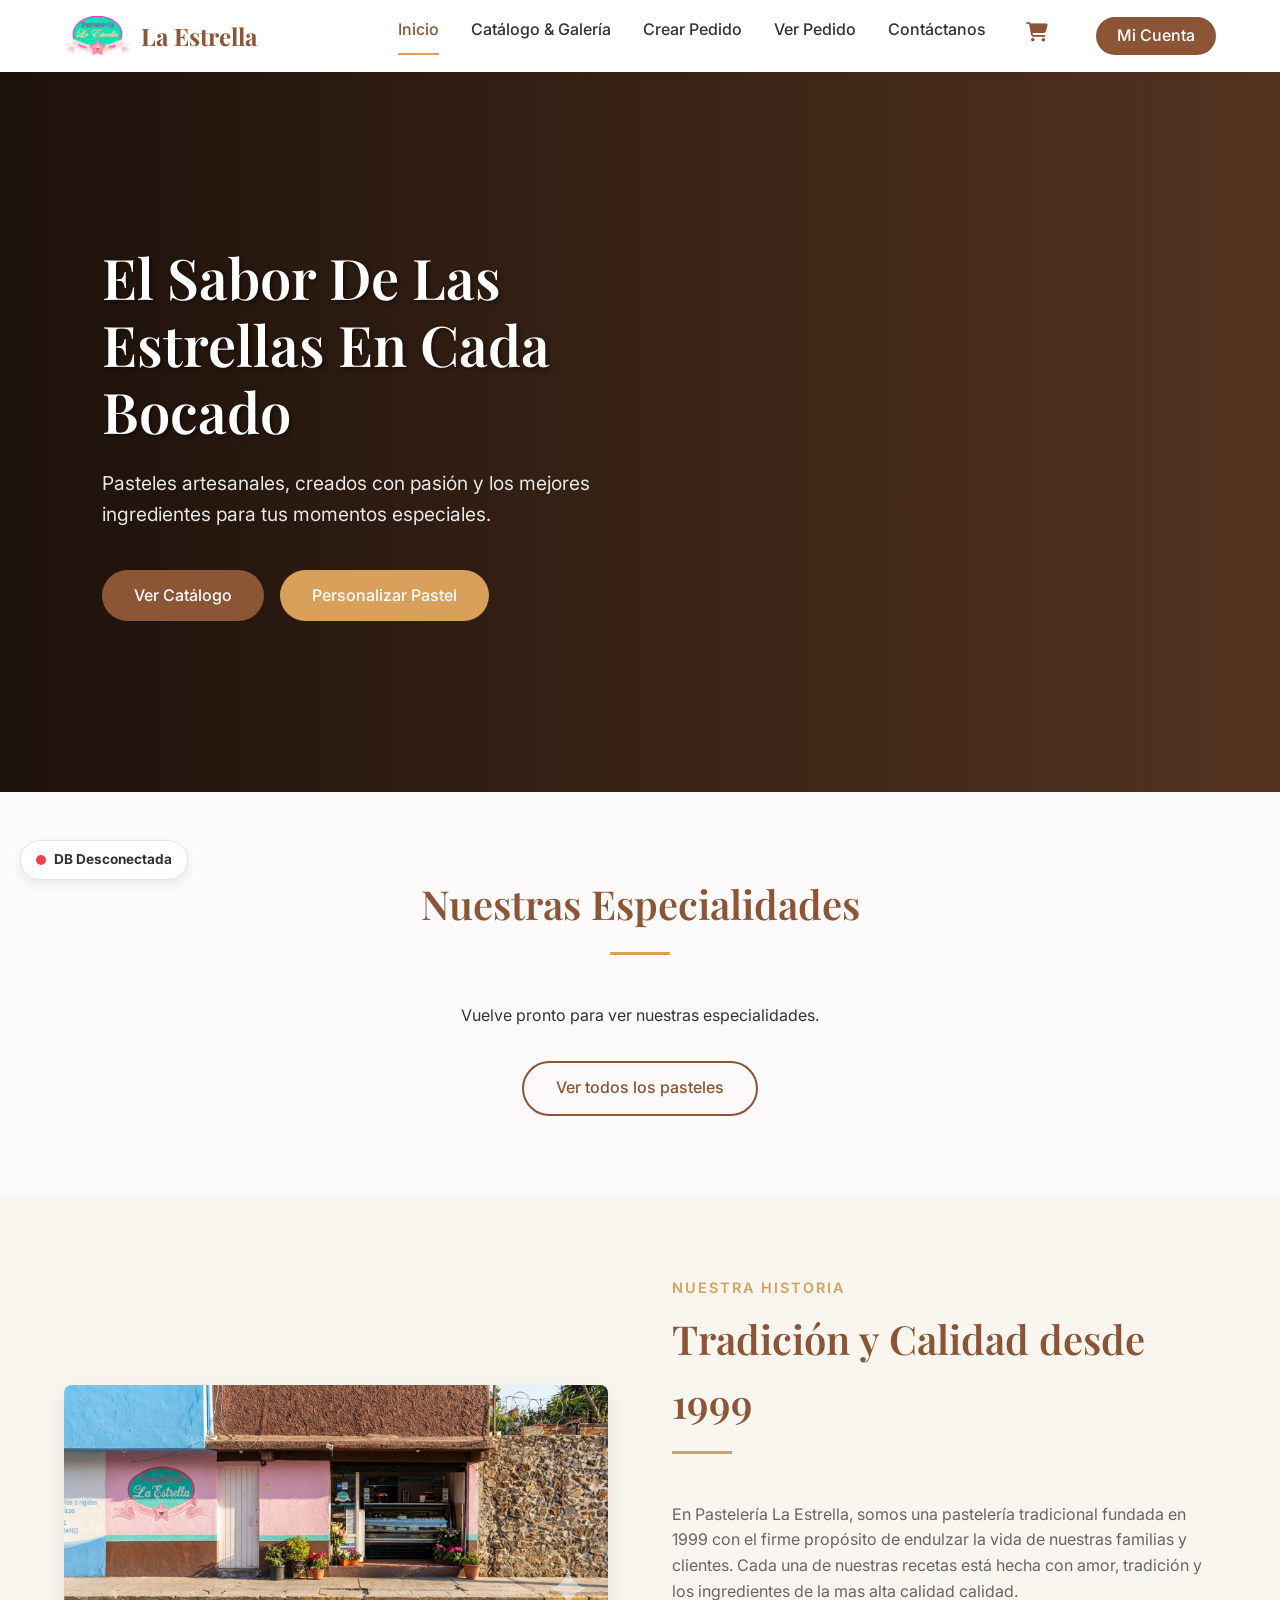
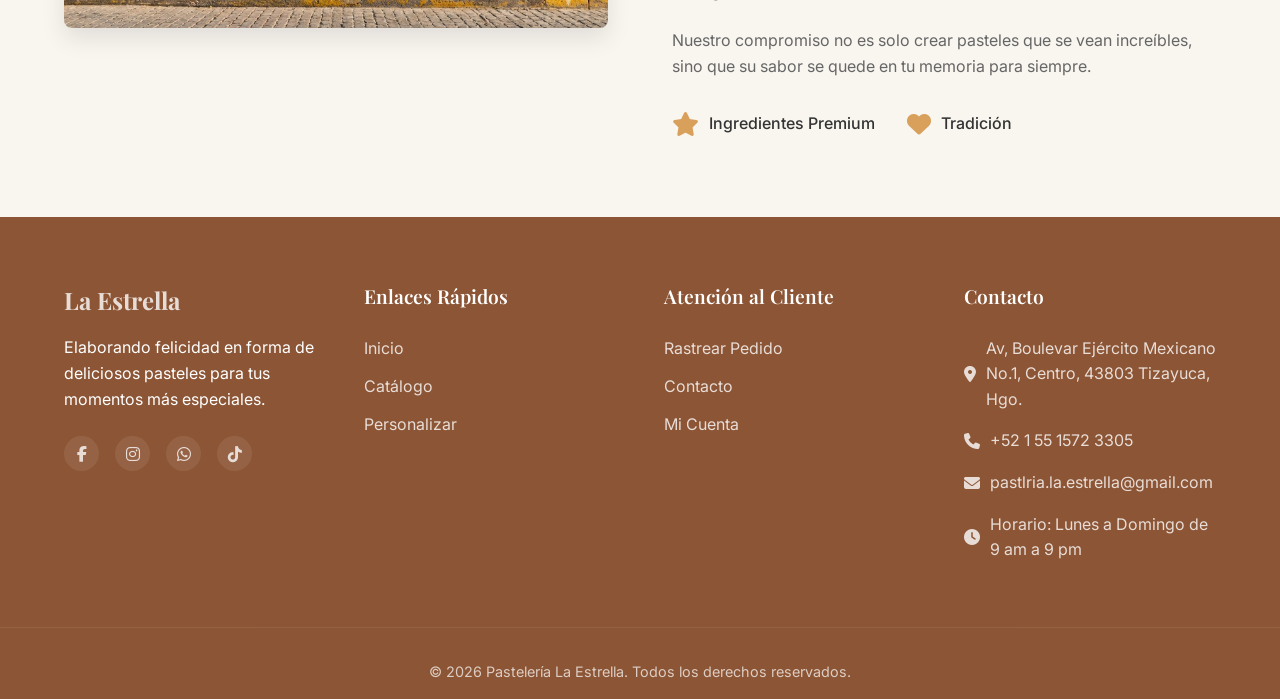
==== commit 1204967a: "qr" ====
--- a/index.html
+++ b/index.html
@@ -71,8 +71,8 @@
                 <h2 class="section-title left">Tradición y Calidad desde 1999</h2>
                 <p>En Pastelería La Estrella, somos una pastelería tradicional fundada en 1999 con el firme propósito de
                     endulzar la vida de nuestras familias y clientes. Cada una de nuestras recetas está hecha con amor,
-                    tradición y la mejor calidad.</p>
-                <p>Nuestro compromiso es no solo crear pasteles que se vean increíbles, sino que su sabor se quede en tu
+                    tradición y los ingredientes de la mas alta calidad calidad.</p>
+                <p>Nuestro compromiso no es solo crear pasteles que se vean increíbles, sino que su sabor se quede en tu
                     memoria para siempre.</p>
 
                 <div class="features">
@@ -82,7 +82,7 @@
                     </div>
                     <div class="feature-item">
                         <i class="fas fa-heart feature-icon"></i>
-                        <span>Hecho a mano</span>
+                        <span>Tradición</span>
                     </div>
                 </div>
             </div>
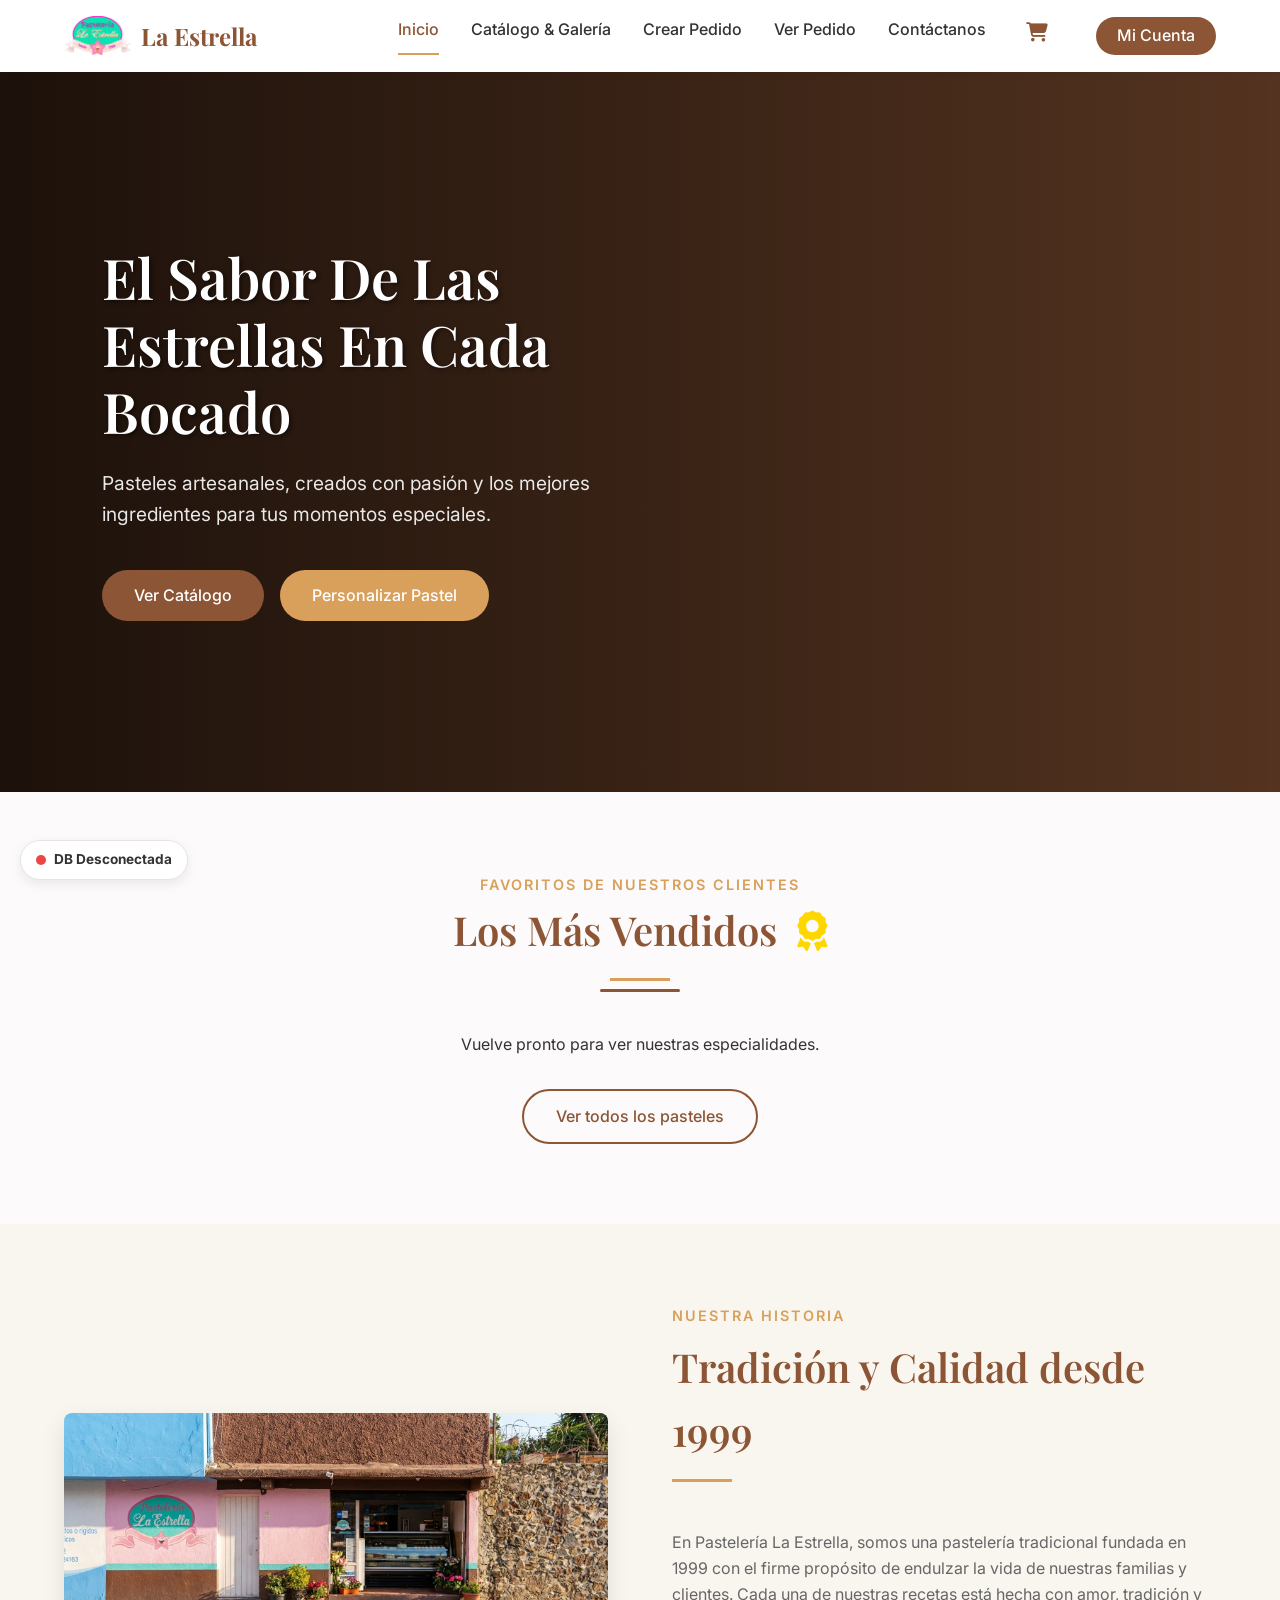
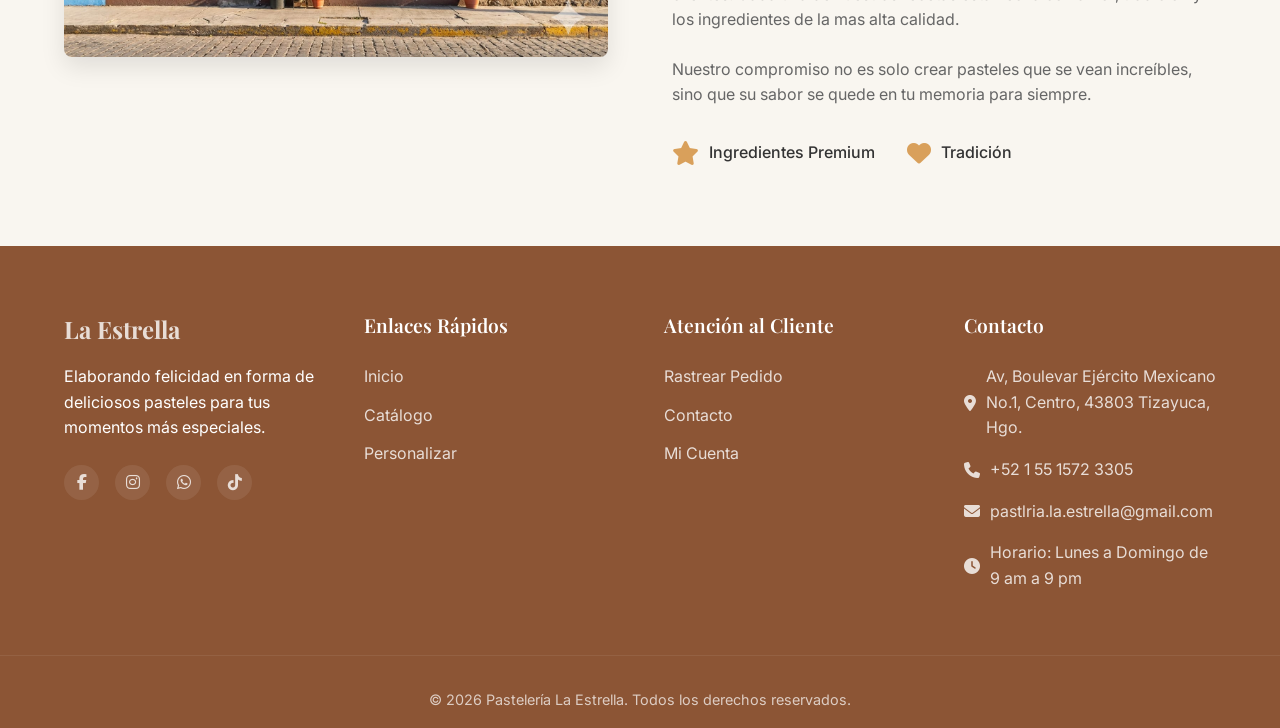
==== commit 6235ff3c: "Productos mas Vendidos" ====
--- a/index.html
+++ b/index.html
@@ -18,6 +18,33 @@
     <link rel="stylesheet" href="https://cdnjs.cloudflare.com/ajax/libs/font-awesome/6.4.0/css/all.min.css">
 
     <link rel="stylesheet" href="css/styles.css">
+    <style>
+        /* Ribbon para los Más Vendidos */
+        .ribbon {
+            position: absolute;
+            top: 15px;
+            left: -8px;
+            background: linear-gradient(135deg, #FFD700, #FDB931);
+            color: #5c3a21;
+            padding: 6px 15px;
+            font-weight: 700;
+            font-size: 0.85rem;
+            box-shadow: 0 4px 6px rgba(0, 0, 0, 0.3);
+            z-index: 10;
+            border-radius: 0 4px 4px 0;
+            text-transform: uppercase;
+            letter-spacing: 1px;
+        }
+
+        .ribbon::after {
+            content: '';
+            position: absolute;
+            left: 0;
+            bottom: -6px;
+            border-top: 6px solid #b89b00;
+            border-left: 8px solid transparent;
+        }
+    </style>
 </head>
 
 <body>
@@ -41,10 +68,19 @@
         </div>
     </section>
 
-    <!-- Destacados -->
+    <!-- Destacados / Más Vendidos -->
     <section class="section featured">
         <div class="container">
-            <h2 class="section-title">Nuestras Especialidades</h2>
+            <div style="text-align: center; margin-bottom: 2.5rem;">
+                <span
+                    style="color: var(--color-secondary); font-weight: 600; text-transform: uppercase; letter-spacing: 2px; font-size: 0.9rem;">Favoritos
+                    de nuestros clientes</span>
+                <h2 class="section-title" style="margin-bottom: 0px; border-bottom: none; padding-bottom: 0;">Los Más
+                    Vendidos <i class="fas fa-award" style="color: #FFD700; margin-left: 10px;"></i></h2>
+                <div
+                    style="width: 80px; height: 3px; background-color: var(--color-primary); margin: 0.5rem auto 0 auto; border-radius: 5px;">
+                </div>
+            </div>
 
             <div class="grid featured-grid" id="homepageCatalog">
                 <div style="text-align: center; grid-column: 1 / -1; padding: 2rem;">
@@ -71,7 +107,7 @@
                 <h2 class="section-title left">Tradición y Calidad desde 1999</h2>
                 <p>En Pastelería La Estrella, somos una pastelería tradicional fundada en 1999 con el firme propósito de
                     endulzar la vida de nuestras familias y clientes. Cada una de nuestras recetas está hecha con amor,
-                    tradición y los ingredientes de la mas alta calidad calidad.</p>
+                    tradición y los ingredientes de la mas alta calidad.</p>
                 <p>Nuestro compromiso no es solo crear pasteles que se vean increíbles, sino que su sabor se quede en tu
                     memoria para siempre.</p>
 
@@ -112,6 +148,8 @@
                     return;
                 }
 
+                let index = 0;
+
                 productos.forEach(producto => {
                     if (cardsRendered >= displayLimit) return;
 
@@ -121,9 +159,14 @@
                         precioBase = Math.min(...precios);
                     }
 
+                    // Simular que los primeros 2 son los más vendidos
+                    const isBestSeller = index < 2;
+
                     const card = document.createElement('div');
                     card.className = 'product-card';
+                    card.style.position = 'relative'; // Para que el ribbon funcione
                     card.innerHTML = `
+                        ${isBestSeller ? '<div class="ribbon"><i class="fas fa-fire"></i> MÁS VENDIDO</div>' : ''}
                         <div class="product-img-wrapper">
                             <img src="${producto.imagen_url || 'img/cake1-placeholder.png'}" alt="${producto.nombre}" class="product-img" onerror="this.src='img/cake1-placeholder.png'">
                             ${producto.categorias ? `<span class="badge">${producto.categorias.nombre || ''}</span>` : ''}
@@ -133,12 +176,13 @@
                             <p class="product-desc">${producto.descripcion || 'Delicioso pastel artesanal.'}</p>
                             <div class="product-footer">
                                 <span class="price">${precioBase > 0 ? `Desde $${precioBase} MXN` : 'Consultar'}</span>
-                                <a href="crear-pedido.html?producto=${producto.id_producto}" class="btn-icon" title="Pedir este"><i class="fas fa-cart-plus"></i></a>
+                                <a href="crear-pedido.html?producto=${producto.id_producto}" class="btn-icon" style="background: var(--color-secondary); color: white; padding: 0.5rem; border-radius: 50%; width: 40px; height: 40px; display: flex; align-items: center; justify-content: center; transition: all 0.3s;" title="Pedir este"><i class="fas fa-cart-plus"></i></a>
                             </div>
                         </div>
                     `;
                     grid.appendChild(card);
                     cardsRendered++;
+                    index++;
                 });
 
             } catch (error) {
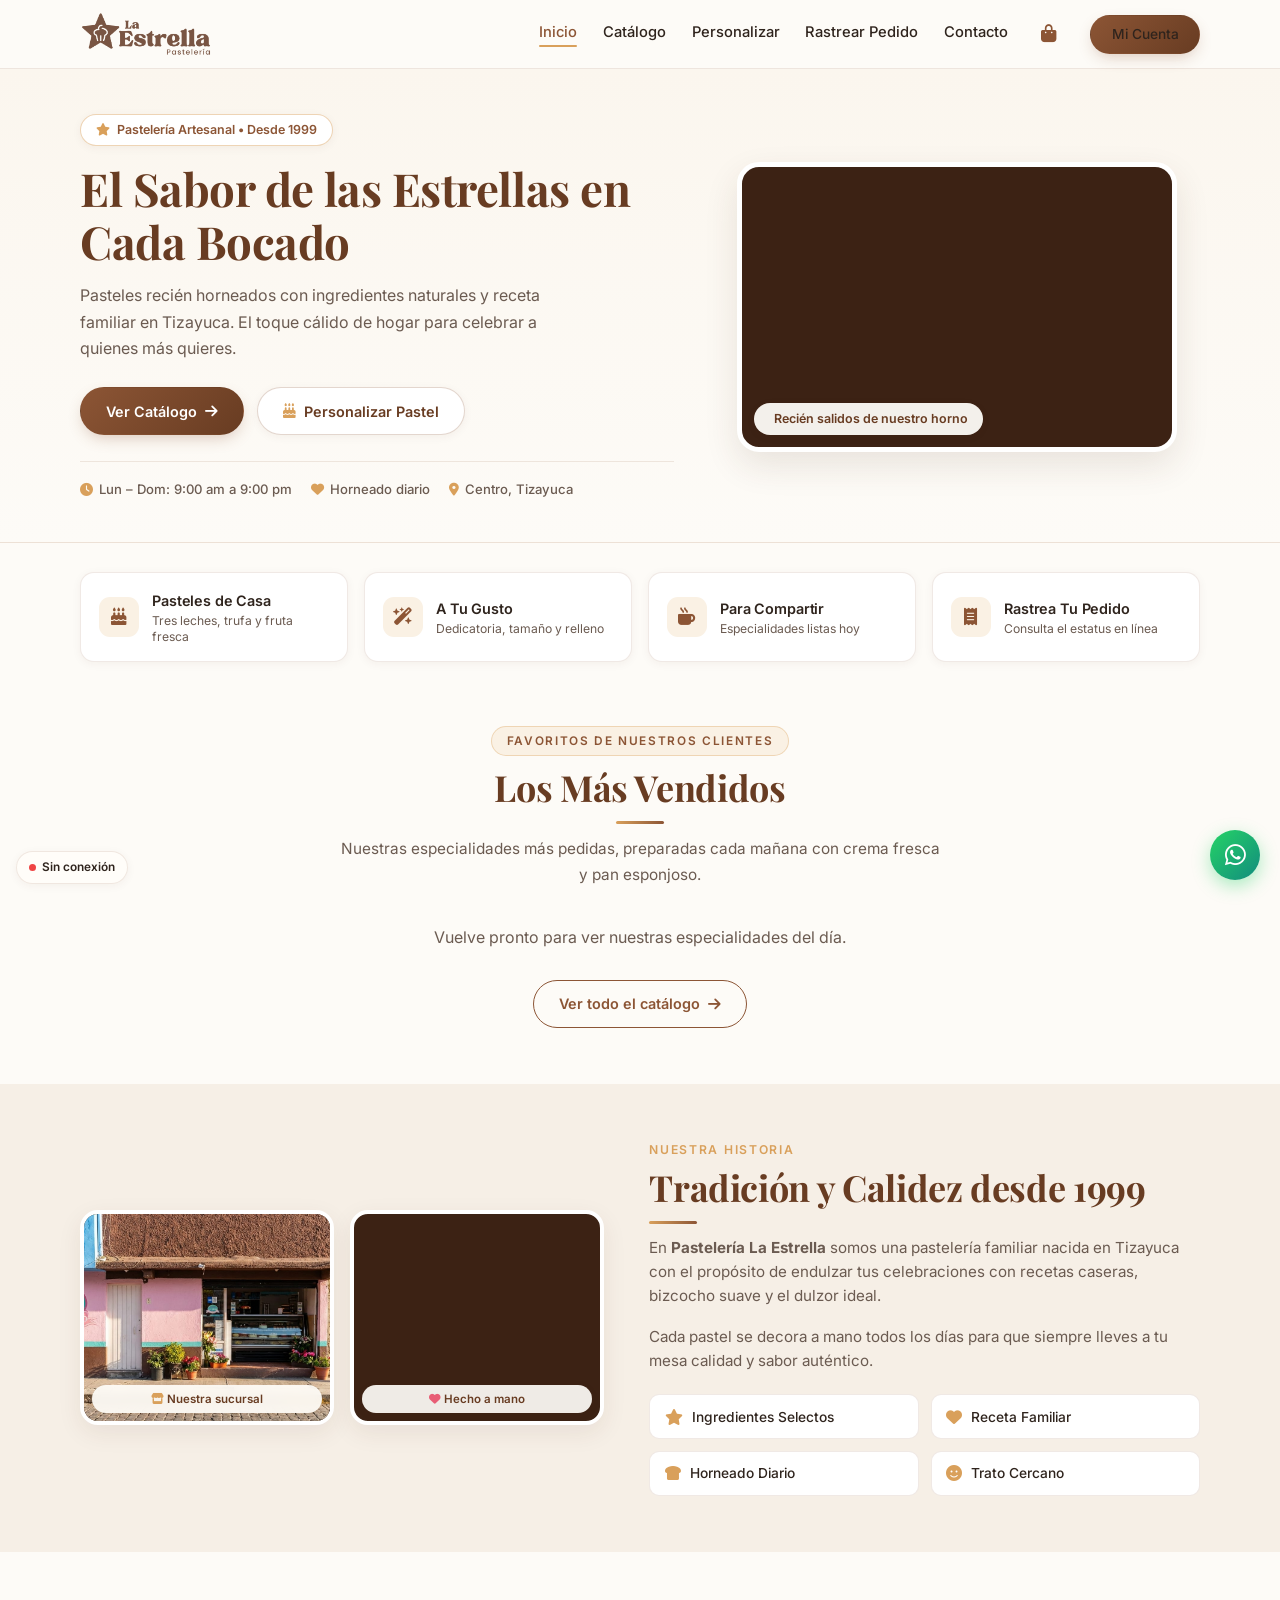
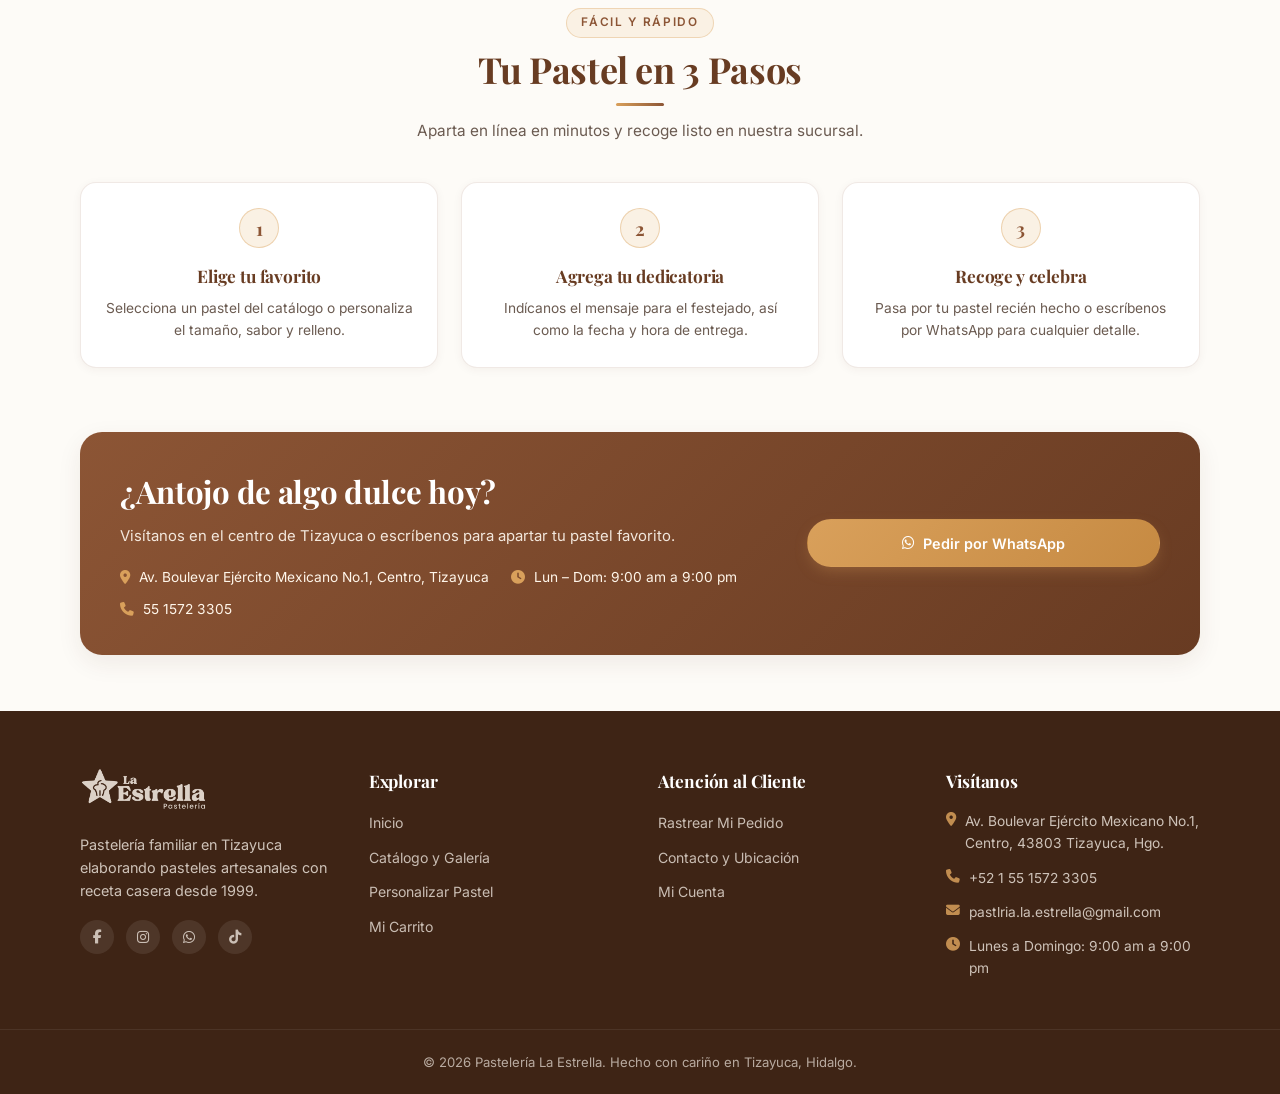
==== commit 408ae7ff: "Rediseño boutique cálido en todas las páginas y nuevo logo horizontal" ====
--- a/index.html
+++ b/index.html
@@ -4,45 +4,37 @@
 <head>
     <meta charset="UTF-8">
     <meta name="viewport" content="width=device-width, initial-scale=1.0">
-    <title>Pastelería La Estrella | Inicio</title>
-    <meta name="description" content="Pastelería La Estrella - Los mejores pasteles en línea.">
+    <title>Pastelería La Estrella | Pasteles Artesanales en Tizayuca</title>
+    <meta name="description" content="Pastelería La Estrella - Pasteles artesanales hechos en casa desde 1999. Catálogo en línea, pasteles personalizados y entregas en Tizayuca, Hgo.">
+    <link rel="icon" type="image/png" href="img/logo.png?v=8">
 
     <!-- Google Fonts -->
     <link rel="preconnect" href="https://fonts.googleapis.com">
     <link rel="preconnect" href="https://fonts.gstatic.com" crossorigin>
-    <link
-        href="https://fonts.googleapis.com/css2?family=Inter:wght@300;400;500;600&family=Playfair+Display:wght@400;600;700&display=swap"
-        rel="stylesheet">
-
-    <!-- Font Awesome for Icons -->
+    <link href="https://fonts.googleapis.com/css2?family=Inter:wght@300;400;500;600;700&family=Playfair+Display:ital,wght@0,500;0,600;0,700;1,500&display=swap" rel="stylesheet">
+
+    <!-- Font Awesome -->
     <link rel="stylesheet" href="https://cdnjs.cloudflare.com/ajax/libs/font-awesome/6.4.0/css/all.min.css">
 
-    <link rel="stylesheet" href="css/styles.css">
+    <link rel="stylesheet" href="css/styles.css?v=8">
     <style>
-        /* Ribbon para los Más Vendidos */
         .ribbon {
             position: absolute;
-            top: 15px;
-            left: -8px;
-            background: linear-gradient(135deg, #FFD700, #FDB931);
-            color: #5c3a21;
-            padding: 6px 15px;
+            top: 12px;
+            left: 12px;
+            background: linear-gradient(135deg, #F6D365 0%, #D9A05B 100%);
+            color: #4A2C16;
+            padding: 4px 11px;
             font-weight: 700;
-            font-size: 0.85rem;
-            box-shadow: 0 4px 6px rgba(0, 0, 0, 0.3);
+            font-size: 0.7rem;
+            box-shadow: 0 3px 10px rgba(0, 0, 0, 0.14);
             z-index: 10;
-            border-radius: 0 4px 4px 0;
+            border-radius: 999px;
             text-transform: uppercase;
-            letter-spacing: 1px;
-        }
-
-        .ribbon::after {
-            content: '';
-            position: absolute;
-            left: 0;
-            bottom: -6px;
-            border-top: 6px solid #b89b00;
-            border-left: 8px solid transparent;
+            letter-spacing: 0.05em;
+            display: inline-flex;
+            align-items: center;
+            gap: 4px;
         }
     </style>
 </head>
@@ -51,75 +43,219 @@
 
     <header-component></header-component>
 
-    <!-- Hero Section -->
-    <section class="hero">
-        <video autoplay loop muted playsinline class="hero-video">
-            <source src="videos/video.mp4" type="video/mp4">
-        </video>
-        <div class="hero-overlay"></div>
-        <div class="container hero-content">
-            <h1 class="hero-title">El Sabor De Las Estrellas En Cada Bocado</h1>
-            <p class="hero-subtitle">Pasteles artesanales, creados con pasión y los mejores ingredientes para tus
-                momentos especiales.</p>
-            <div class="hero-buttons">
-                <a href="galeria.html" class="btn btn-primary">Ver Catálogo</a>
-                <a href="crear-pedido.html" class="btn btn-secondary">Personalizar Pastel</a>
-            </div>
-        </div>
-    </section>
-
-    <!-- Destacados / Más Vendidos -->
+    <!-- Hero Boutique Compacto y Cálido -->
+    <section class="hero-boutique">
+        <div class="container hero-boutique-grid">
+            <div>
+                <div class="hero-pill">
+                    <i class="fas fa-star" style="color: var(--color-secondary);"></i>
+                    <span>Pastelería Artesanal • Desde 1999</span>
+                </div>
+                <h1 class="hero-boutique-title">El Sabor de las Estrellas en Cada Bocado</h1>
+                <p class="hero-boutique-subtitle">
+                    Pasteles recién horneados con ingredientes naturales y receta familiar en Tizayuca. El toque cálido de hogar para celebrar a quienes más quieres.
+                </p>
+                <div class="hero-buttons">
+                    <a href="galeria.html" class="btn btn-primary">
+                        <span>Ver Catálogo</span>
+                        <i class="fas fa-arrow-right"></i>
+                    </a>
+                    <a href="crear-pedido.html" class="btn btn-soft">
+                        <i class="fas fa-birthday-cake" style="color: var(--color-secondary);"></i>
+                        <span>Personalizar Pastel</span>
+                    </a>
+                </div>
+
+                <div class="hero-trust-strip">
+                    <div class="hero-trust-item">
+                        <i class="fas fa-clock"></i>
+                        <span>Lun – Dom: 9:00 am a 9:00 pm</span>
+                    </div>
+                    <div class="hero-trust-item">
+                        <i class="fas fa-heart"></i>
+                        <span>Horneado diario</span>
+                    </div>
+                    <div class="hero-trust-item">
+                        <i class="fas fa-map-marker-alt"></i>
+                        <span>Centro, Tizayuca</span>
+                    </div>
+                </div>
+            </div>
+
+            <div class="hero-video-showcase" style="max-width: 440px; width: 100%; margin: 0 auto;">
+                <div class="hero-video-frame" style="height: 290px; border-radius: 22px; overflow: hidden; position: relative;">
+                    <video autoplay loop muted playsinline style="width: 100%; height: 100%; object-fit: cover; display: block;">
+                        <source src="videos/video.mp4" type="video/mp4">
+                    </video>
+                    <div class="hero-video-badge">
+                        <i class="fas fa-sparkles" style="color: var(--color-secondary);"></i>
+                        <span>Recién salidos de nuestro horno</span>
+                    </div>
+                </div>
+            </div>
+        </div>
+    </section>
+
+    <!-- Franja de Momentos / Accesos Rápidos -->
+    <section class="moments-strip">
+        <div class="container">
+            <div class="moments-grid">
+                <a href="galeria.html" class="moment-card">
+                    <div class="moment-icon"><i class="fas fa-birthday-cake"></i></div>
+                    <div>
+                        <h3>Pasteles de Casa</h3>
+                        <p>Tres leches, trufa y fruta fresca</p>
+                    </div>
+                </a>
+                <a href="crear-pedido.html" class="moment-card">
+                    <div class="moment-icon"><i class="fas fa-wand-magic-sparkles"></i></div>
+                    <div>
+                        <h3>A Tu Gusto</h3>
+                        <p>Dedicatoria, tamaño y relleno</p>
+                    </div>
+                </a>
+                <a href="galeria.html" class="moment-card">
+                    <div class="moment-icon"><i class="fas fa-mug-hot"></i></div>
+                    <div>
+                        <h3>Para Compartir</h3>
+                        <p>Especialidades listas hoy</p>
+                    </div>
+                </a>
+                <a href="ver-pedido.html" class="moment-card">
+                    <div class="moment-icon"><i class="fas fa-receipt"></i></div>
+                    <div>
+                        <h3>Rastrea Tu Pedido</h3>
+                        <p>Consulta el estatus en línea</p>
+                    </div>
+                </a>
+            </div>
+        </div>
+    </section>
+
+    <!-- Los Más Vendidos (Conectado a Supabase) -->
     <section class="section featured">
         <div class="container">
-            <div style="text-align: center; margin-bottom: 2.5rem;">
-                <span
-                    style="color: var(--color-secondary); font-weight: 600; text-transform: uppercase; letter-spacing: 2px; font-size: 0.9rem;">Favoritos
-                    de nuestros clientes</span>
-                <h2 class="section-title" style="margin-bottom: 0px; border-bottom: none; padding-bottom: 0;">Los Más
-                    Vendidos <i class="fas fa-award" style="color: #FFD700; margin-left: 10px;"></i></h2>
-                <div
-                    style="width: 80px; height: 3px; background-color: var(--color-primary); margin: 0.5rem auto 0 auto; border-radius: 5px;">
-                </div>
+            <div class="section-header-clean">
+                <span class="section-eyebrow">Favoritos de Nuestros Clientes</span>
+                <h2 class="section-title">Los Más Vendidos</h2>
+                <p class="section-lead">
+                    Nuestras especialidades más pedidas, preparadas cada mañana con crema fresca y pan esponjoso.
+                </p>
             </div>
 
             <div class="grid featured-grid" id="homepageCatalog">
                 <div style="text-align: center; grid-column: 1 / -1; padding: 2rem;">
-                    <i class="fas fa-spinner fa-spin fa-2x"
-                        style="color: var(--color-primary); margin-bottom: 1rem;"></i>
-                    <p>Cargando nuestras especialidades...</p>
+                    <i class="fas fa-spinner fa-spin fa-2x" style="color: var(--color-primary); margin-bottom: 0.8rem;"></i>
+                    <p style="color: var(--color-text-light); font-size: 0.92rem;">Cargando nuestras especialidades...</p>
                 </div>
             </div>
 
             <div class="text-center mt-4">
-                <a href="galeria.html" class="btn btn-outline">Ver todos los pasteles</a>
-            </div>
-        </div>
-    </section>
-
-    <!-- Sobre Nosotros -->
+                <a href="galeria.html" class="btn btn-outline">
+                    <span>Ver todo el catálogo</span>
+                    <i class="fas fa-arrow-right"></i>
+                </a>
+            </div>
+        </div>
+    </section>
+
+    <!-- Sobre Nosotros + Collage Compacto (Sucursal + Video Decorado) -->
     <section id="nosotros" class="section about bg-light">
         <div class="container about-container">
-            <div class="about-image">
-                <img src="img/local.jpeg" alt="Nuestra Pastelería" class="rounded-img shadow">
-            </div>
+            <div class="about-collage">
+                <div class="collage-card" style="height: 215px; border-radius: 18px; overflow: hidden; position: relative;">
+                    <img src="img/local.jpeg" alt="Sucursal Pastelería La Estrella" style="width: 100%; height: 100%; object-fit: cover; display: block;">
+                    <span class="collage-caption"><i class="fas fa-store" style="color: var(--color-secondary);"></i> Nuestra sucursal</span>
+                </div>
+                <div class="collage-card" style="height: 215px; border-radius: 18px; overflow: hidden; position: relative;">
+                    <video autoplay loop muted playsinline style="width: 100%; height: 100%; object-fit: cover; display: block;">
+                        <source src="videos/pastel.mp4" type="video/mp4">
+                    </video>
+                    <span class="collage-caption"><i class="fas fa-heart" style="color: var(--color-accent);"></i> Hecho a mano</span>
+                </div>
+            </div>
+
             <div class="about-text">
                 <span class="subtitle">Nuestra Historia</span>
-                <h2 class="section-title left">Tradición y Calidad desde 1999</h2>
-                <p>En Pastelería La Estrella, somos una pastelería tradicional fundada en 1999 con el firme propósito de
-                    endulzar la vida de nuestras familias y clientes. Cada una de nuestras recetas está hecha con amor,
-                    tradición y los ingredientes de la mas alta calidad.</p>
-                <p>Nuestro compromiso no es solo crear pasteles que se vean increíbles, sino que su sabor se quede en tu
-                    memoria para siempre.</p>
-
-                <div class="features">
+                <h2 class="section-title left">Tradición y Calidez desde 1999</h2>
+                <p>
+                    En <strong>Pastelería La Estrella</strong> somos una pastelería familiar nacida en Tizayuca con el propósito de endulzar tus celebraciones con recetas caseras, bizcocho suave y el dulzor ideal.
+                </p>
+                <p>
+                    Cada pastel se decora a mano todos los días para que siempre lleves a tu mesa calidad y sabor auténtico.
+                </p>
+
+                <div class="features-pillars">
                     <div class="feature-item">
                         <i class="fas fa-star feature-icon"></i>
-                        <span>Ingredientes Premium</span>
+                        <span>Ingredientes Selectos</span>
                     </div>
                     <div class="feature-item">
                         <i class="fas fa-heart feature-icon"></i>
-                        <span>Tradición</span>
-                    </div>
+                        <span>Receta Familiar</span>
+                    </div>
+                    <div class="feature-item">
+                        <i class="fas fa-bread-slice feature-icon"></i>
+                        <span>Horneado Diario</span>
+                    </div>
+                    <div class="feature-item">
+                        <i class="fas fa-smile feature-icon"></i>
+                        <span>Trato Cercano</span>
+                    </div>
+                </div>
+            </div>
+        </div>
+    </section>
+
+    <!-- Cómo Hacer Tu Pedido (3 Pasos) -->
+    <section class="section">
+        <div class="container">
+            <div class="section-header-clean">
+                <span class="section-eyebrow">Fácil y Rápido</span>
+                <h2 class="section-title">Tu Pastel en 3 Pasos</h2>
+                <p class="section-lead">
+                    Aparta en línea en minutos y recoge listo en nuestra sucursal.
+                </p>
+            </div>
+
+            <div class="steps-grid">
+                <div class="step-card">
+                    <div class="step-number">1</div>
+                    <h3>Elige tu favorito</h3>
+                    <p>Selecciona un pastel del catálogo o personaliza el tamaño, sabor y relleno.</p>
+                </div>
+                <div class="step-card">
+                    <div class="step-number">2</div>
+                    <h3>Agrega tu dedicatoria</h3>
+                    <p>Indícanos el mensaje para el festejado, así como la fecha y hora de entrega.</p>
+                </div>
+                <div class="step-card">
+                    <div class="step-number">3</div>
+                    <h3>Recoge y celebra</h3>
+                    <p>Pasa por tu pastel recién hecho o escríbenos por WhatsApp para cualquier detalle.</p>
+                </div>
+            </div>
+        </div>
+    </section>
+
+    <!-- Banner Cálido de Visita -->
+    <section class="section" style="padding-top: 0.5rem;">
+        <div class="container">
+            <div class="visit-banner">
+                <div>
+                    <h2>¿Antojo de algo dulce hoy?</h2>
+                    <p>Visítanos en el centro de Tizayuca o escríbenos para apartar tu pastel favorito.</p>
+                    <div class="visit-details">
+                        <span><i class="fas fa-map-marker-alt"></i> Av. Boulevar Ejército Mexicano No.1, Centro, Tizayuca</span>
+                        <span><i class="fas fa-clock"></i> Lun – Dom: 9:00 am a 9:00 pm</span>
+                        <span><i class="fas fa-phone"></i> 55 1572 3305</span>
+                    </div>
+                </div>
+                <div class="visit-actions">
+                    <a href="https://wa.me/5215515723305?text=Hola%20Pasteler%C3%ADa%20La%20Estrella!%20Quisiera%20apartar%20un%20pastel" target="_blank" rel="noopener" class="btn btn-secondary">
+                        <i class="fab fa-whatsapp"></i>
+                        <span>Pedir por WhatsApp</span>
+                    </a>
                 </div>
             </div>
         </div>
@@ -127,24 +263,23 @@
 
     <footer-component></footer-component>
 
-    <script src="js/components.js"></script>
-    <script src="js/supabase.js"></script>
-    <script src="js/main.js"></script>
+    <script src="js/components.js?v=8"></script>
+    <script src="js/supabase.js?v=8"></script>
+    <script src="js/main.js?v=8"></script>
     <script>
         document.addEventListener('DOMContentLoaded', async () => {
             const grid = document.getElementById('homepageCatalog');
 
             try {
-                // Fetch first 3 products for homepage
                 const productos = await fetchProductos();
                 if (!grid) return;
 
                 grid.innerHTML = '';
-                const displayLimit = 3;
+                const displayLimit = 6;
                 let cardsRendered = 0;
 
                 if (!productos || productos.length === 0) {
-                    grid.innerHTML = '<p style="grid-column: 1 / -1; text-align: center;">Vuelve pronto para ver nuestras especialidades.</p>';
+                    grid.innerHTML = '<p style="grid-column: 1 / -1; text-align: center; color: var(--color-text-light);">Vuelve pronto para ver nuestras especialidades del día.</p>';
                     return;
                 }
 
@@ -159,24 +294,29 @@
                         precioBase = Math.min(...precios);
                     }
 
-                    // Simular que los primeros 2 son los más vendidos
                     const isBestSeller = index < 2;
+                    const hasCustomImg = Boolean(producto.imagen_url && !producto.imagen_url.includes('logo'));
+                    const imgSrc = producto.imagen_url || 'img/logo-horizontal.png?v=7';
+                    const imgFit = hasCustomImg ? 'cover' : 'contain';
+                    const imgPad = hasCustomImg ? '0' : '2rem';
 
                     const card = document.createElement('div');
                     card.className = 'product-card';
-                    card.style.position = 'relative'; // Para que el ribbon funcione
+                    card.style.position = 'relative';
                     card.innerHTML = `
-                        ${isBestSeller ? '<div class="ribbon"><i class="fas fa-fire"></i> MÁS VENDIDO</div>' : ''}
+                        ${isBestSeller ? '<div class="ribbon"><i class="fas fa-star"></i> Favorito</div>' : ''}
                         <div class="product-img-wrapper">
-                            <img src="${producto.imagen_url || 'img/cake1-placeholder.png'}" alt="${producto.nombre}" class="product-img" onerror="this.src='img/cake1-placeholder.png'">
+                            <img src="${imgSrc}" alt="${producto.nombre}" class="product-img" style="object-fit: ${imgFit}; padding: ${imgPad};" onerror="this.src='img/logo-horizontal.png?v=7'; this.style.objectFit='contain'; this.style.padding='2rem';">
                             ${producto.categorias ? `<span class="badge">${producto.categorias.nombre || ''}</span>` : ''}
                         </div>
                         <div class="product-info">
                             <h3 class="product-title">${producto.nombre}</h3>
-                            <p class="product-desc">${producto.descripcion || 'Delicioso pastel artesanal.'}</p>
+                            <p class="product-desc">${producto.descripcion || 'Delicioso pastel artesanal preparado con ingredientes frescos.'}</p>
                             <div class="product-footer">
                                 <span class="price">${precioBase > 0 ? `Desde $${precioBase} MXN` : 'Consultar'}</span>
-                                <a href="crear-pedido.html?producto=${producto.id_producto}" class="btn-icon" style="background: var(--color-secondary); color: white; padding: 0.5rem; border-radius: 50%; width: 40px; height: 40px; display: flex; align-items: center; justify-content: center; transition: all 0.3s;" title="Pedir este"><i class="fas fa-cart-plus"></i></a>
+                                <a href="crear-pedido.html?producto=${producto.id_producto}" class="btn-icon" title="Pedir este pastel">
+                                    <i class="fas fa-cart-plus"></i>
+                                </a>
                             </div>
                         </div>
                     `;
@@ -187,10 +327,10 @@
 
             } catch (error) {
                 console.error(error);
-                if (grid) grid.innerHTML = '<p style="grid-column: 1 / -1; text-align: center; color: red;">Error cargando especialidades.</p>';
+                if (grid) grid.innerHTML = '<p style="grid-column: 1 / -1; text-align: center; color: #b91c1c;">No pudimos cargar la vitrina en este momento. Intenta recargar la página.</p>';
             }
         });
     </script>
 </body>
 
-</html>+</html>
--- a/css/styles.css
+++ b/css/styles.css
@@ -1,37 +1,41 @@
 /* ==========================================================================
-   Variables Globales y Configuración Base
+   Pastelería La Estrella — Diseño Boutique Minimalista, Cálido y Hogareño
    ========================================================================== */
 :root {
-    /* Paleta de Colores (Estilo Premium/Pastelería) */
     --color-primary: #8C5535;
-    /* Chocolate oscuro/Tierra */
+    --color-primary-dark: #683C22;
     --color-primary-light: #A66A44;
     --color-secondary: #D9A05B;
-    /* Dorado suave/Galleta */
+    --color-secondary-soft: #FAF1E4;
     --color-accent: #E85D75;
-    /* Fresa brillante/Acento */
-    --color-text: #333333;
-    --color-text-light: #666666;
-    --color-bg: #FCFAFA;
-    /* Crema muy claro */
+    --color-accent-soft: #FDF0F2;
+
+    --color-text: #2F241D;
+    --color-text-light: #6B5B51;
+    --color-text-muted: #9A8A80;
+
+    --color-bg: #FDFBF7;
+    --color-bg-warm: #F6EFE6;
     --color-white: #FFFFFF;
-    --color-border: #E5E5E5;
-
-    /* Tipografías */
-    --font-heading: 'Playfair Display', serif;
-    --font-body: 'Inter', sans-serif;
-
-    /* Espaciados y Sombras */
-    --shadow-sm: 0 2px 8px rgba(0, 0, 0, 0.05);
-    --shadow-md: 0 4px 12px rgba(0, 0, 0, 0.08);
-    --shadow-lg: 0 10px 25px rgba(0, 0, 0, 0.1);
-    --transition: all 0.3s ease;
-    --border-radius: 8px;
-    --container-width: 1200px;
-}
-
-/* Reset Básico */
-* {
+    --color-border: rgba(140, 85, 53, 0.13);
+    --color-border-strong: rgba(140, 85, 53, 0.24);
+
+    --font-heading: 'Playfair Display', Georgia, serif;
+    --font-body: 'Inter', -apple-system, BlinkMacSystemFont, sans-serif;
+
+    --shadow-sm: 0 2px 10px rgba(74, 42, 24, 0.05);
+    --shadow-md: 0 8px 24px rgba(74, 42, 24, 0.08);
+    --shadow-lg: 0 14px 34px rgba(74, 42, 24, 0.11);
+    --shadow-hover: 0 18px 36px -6px rgba(140, 85, 53, 0.16);
+
+    --transition: all 0.25s ease;
+    --border-radius: 16px;
+    --border-radius-sm: 10px;
+    --border-radius-pill: 9999px;
+    --container-width: 1120px;
+}
+
+*, *::before, *::after {
     margin: 0;
     padding: 0;
     box-sizing: border-box;
@@ -47,17 +51,14 @@
     background-color: var(--color-bg);
     line-height: 1.6;
     overflow-x: hidden;
-}
-
-h1,
-h2,
-h3,
-h4,
-h5,
-h6 {
+    -webkit-font-smoothing: antialiased;
+}
+
+h1, h2, h3, h4, h5, h6 {
     font-family: var(--font-heading);
-    color: var(--color-primary);
-    font-weight: 600;
+    color: var(--color-primary-dark);
+    font-weight: 700;
+    letter-spacing: -0.01em;
 }
 
 a {
@@ -66,7 +67,7 @@
     transition: var(--transition);
 }
 
-img {
+img, video {
     max-width: 100%;
     height: auto;
     display: block;
@@ -79,23 +80,46 @@
 }
 
 .section {
-    padding: 5rem 0;
+    padding: 3.5rem 0;
+}
+
+.section-header-clean {
+    text-align: center;
+    max-width: 600px;
+    margin: 0 auto 2.4rem auto;
+}
+
+.section-eyebrow {
+    display: inline-block;
+    font-family: var(--font-body);
+    font-size: 0.74rem;
+    font-weight: 600;
+    text-transform: uppercase;
+    letter-spacing: 0.14em;
+    color: var(--color-primary);
+    background: var(--color-secondary-soft);
+    border: 1px solid rgba(217, 160, 91, 0.35);
+    padding: 0.28rem 0.9rem;
+    border-radius: var(--border-radius-pill);
+    margin-bottom: 0.65rem;
 }
 
 .section-title {
-    font-size: 2.5rem;
+    font-size: clamp(1.75rem, 3vw, 2.25rem);
     text-align: center;
-    margin-bottom: 3rem;
+    margin-bottom: 0.75rem;
     position: relative;
+    line-height: 1.22;
 }
 
 .section-title::after {
     content: '';
     display: block;
-    width: 60px;
+    width: 48px;
     height: 3px;
-    background-color: var(--color-secondary);
-    margin: 1rem auto 0;
+    background: linear-gradient(90deg, var(--color-secondary), var(--color-primary));
+    border-radius: 3px;
+    margin: 0.7rem auto 0;
 }
 
 .section-title.left {
@@ -103,62 +127,86 @@
 }
 
 .section-title.left::after {
-    margin: 1rem 0 0;
+    margin: 0.7rem 0 0;
+}
+
+.section-lead {
+    font-size: 0.96rem;
+    color: var(--color-text-light);
+    line-height: 1.65;
 }
 
 /* ==========================================================================
    Botones
    ========================================================================== */
 .btn {
-    display: inline-block;
-    padding: 0.8rem 2rem;
-    border-radius: 30px;
-    font-weight: 500;
+    display: inline-flex;
+    align-items: center;
+    justify-content: center;
+    gap: 0.5rem;
+    padding: 0.72rem 1.55rem;
+    border-radius: var(--border-radius-pill);
+    font-weight: 600;
+    font-size: 0.9rem;
     cursor: pointer;
-    border: none;
+    border: 1px solid transparent;
     text-align: center;
     transition: var(--transition);
     font-family: var(--font-body);
 }
 
 .btn-primary {
-    background-color: var(--color-primary);
+    background: linear-gradient(135deg, var(--color-primary) 0%, var(--color-primary-dark) 100%);
     color: var(--color-white);
+    box-shadow: 0 6px 16px -4px rgba(140, 85, 53, 0.32);
 }
 
 .btn-primary:hover {
-    background-color: var(--color-primary-light);
+    background: linear-gradient(135deg, var(--color-primary-light) 0%, var(--color-primary) 100%);
     transform: translateY(-2px);
-    box-shadow: var(--shadow-md);
+    box-shadow: 0 10px 20px -4px rgba(140, 85, 53, 0.4);
 }
 
 .btn-secondary {
-    background-color: var(--color-secondary);
+    background: linear-gradient(135deg, var(--color-secondary) 0%, #c68a42 100%);
     color: var(--color-white);
+    box-shadow: 0 6px 16px -4px rgba(217, 160, 91, 0.35);
 }
 
 .btn-secondary:hover {
-    background-color: #c98f4a;
     transform: translateY(-2px);
-    box-shadow: var(--shadow-md);
+    box-shadow: 0 10px 20px -4px rgba(217, 160, 91, 0.45);
+}
+
+.btn-soft {
+    background-color: var(--color-white);
+    color: var(--color-primary-dark);
+    border: 1px solid var(--color-border-strong);
+    box-shadow: var(--shadow-sm);
+}
+
+.btn-soft:hover {
+    background-color: var(--color-secondary-soft);
+    transform: translateY(-2px);
 }
 
 .btn-outline {
     background-color: transparent;
-    border: 2px solid var(--color-primary);
+    border: 1.5px solid var(--color-primary);
     color: var(--color-primary);
 }
 
 .btn-outline:hover {
     background-color: var(--color-primary);
     color: var(--color-white);
+    transform: translateY(-2px);
 }
 
 .btn-icon {
-    width: 40px;
-    height: 40px;
+    width: 38px;
+    height: 38px;
     border-radius: 50%;
-    background-color: var(--color-bg);
+    background-color: var(--color-secondary-soft);
     display: flex;
     align-items: center;
     justify-content: center;
@@ -171,18 +219,21 @@
     background-color: var(--color-primary);
     color: var(--color-white);
     border-color: var(--color-primary);
+    transform: scale(1.06);
 }
 
 /* ==========================================================================
-   Navegación (Navbar)
+   Navegación (Navbar Cálida y Limpia)
    ========================================================================== */
 .navbar {
-    background-color: var(--color-white);
-    box-shadow: var(--shadow-sm);
+    background-color: rgba(253, 251, 247, 0.95);
+    backdrop-filter: blur(12px);
+    -webkit-backdrop-filter: blur(12px);
+    border-bottom: 1px solid var(--color-border);
     position: sticky;
     top: 0;
     z-index: 1000;
-    padding: 1rem 0;
+    padding: 0.7rem 0;
     transition: var(--transition);
 }
 
@@ -190,39 +241,45 @@
     display: flex;
     justify-content: space-between;
     align-items: center;
+    gap: 1rem;
 }
 
 .logo {
-    display: flex;
+    display: inline-flex;
     align-items: center;
     gap: 10px;
 }
 
 .logo-img {
-    height: 40px;
+    height: 46px;
     width: auto;
+    max-width: 180px;
+    object-fit: contain;
+    display: block;
 }
 
 .logo-text {
     font-family: var(--font-heading);
-    font-size: 1.5rem;
+    font-size: 1.35rem;
     font-weight: 700;
-    color: var(--color-primary);
+    color: var(--color-primary-dark);
 }
 
 .nav-links {
     display: flex;
-    gap: 2rem;
+    align-items: center;
+    gap: 1.6rem;
 }
 
 .nav-links a {
     font-weight: 500;
-    font-size: 1rem;
+    font-size: 0.92rem;
+    color: var(--color-text);
     position: relative;
-    padding-bottom: 5px;
-}
-
-.nav-links a::after {
+    padding-bottom: 3px;
+}
+
+.nav-links a:not(.btn):not(.nav-cart-btn)::after {
     content: '';
     position: absolute;
     bottom: 0;
@@ -230,11 +287,12 @@
     width: 0;
     height: 2px;
     background-color: var(--color-secondary);
+    border-radius: 2px;
     transition: var(--transition);
 }
 
-.nav-links a:hover::after,
-.nav-links a.active::after {
+.nav-links a:not(.btn):not(.nav-cart-btn):hover::after,
+.nav-links a:not(.btn):not(.nav-cart-btn).active::after {
     width: 100%;
 }
 
@@ -245,82 +303,287 @@
 
 .mobile-menu-btn {
     display: none;
-    font-size: 1.5rem;
+    font-size: 1.4rem;
     cursor: pointer;
     color: var(--color-primary);
+    padding: 0.3rem 0.5rem;
 }
 
 /* ==========================================================================
-   Hero Section (Inicio)
+   Hero Boutique Compacto (Cálido, Minimalista, Video en Marco Delicado)
    ========================================================================== */
-.hero {
-    height: 80vh;
-    min-height: 600px;
-    background-color: var(--color-primary);
-    /* Fallback */
+.hero-boutique {
+    background: linear-gradient(180deg, #FBF6EE 0%, #FDFBF7 100%);
+    border-bottom: 1px solid var(--color-border);
+    padding: 2.8rem 0 2.6rem 0;
+}
+
+.hero-boutique-grid {
+    display: grid;
+    grid-template-columns: 1.1fr 0.9fr;
+    gap: 2.5rem;
+    align-items: center;
+}
+
+.hero-pill {
+    display: inline-flex;
+    align-items: center;
+    gap: 7px;
+    background: var(--color-white);
+    border: 1px solid rgba(217, 160, 91, 0.45);
+    color: var(--color-primary);
+    padding: 0.32rem 0.95rem;
+    border-radius: var(--border-radius-pill);
+    font-size: 0.78rem;
+    font-weight: 600;
+    margin-bottom: 1rem;
+    box-shadow: var(--shadow-sm);
+}
+
+.hero-boutique-title {
+    font-size: clamp(2rem, 3.6vw, 2.85rem);
+    line-height: 1.15;
+    margin-bottom: 0.95rem;
+    color: var(--color-primary-dark);
+}
+
+.hero-boutique-subtitle {
+    font-size: 1rem;
+    margin-bottom: 1.6rem;
+    color: var(--color-text-light);
+    max-width: 500px;
+    line-height: 1.65;
+}
+
+.hero-buttons {
+    display: flex;
+    gap: 0.85rem;
+    flex-wrap: wrap;
+    margin-bottom: 1.6rem;
+}
+
+.hero-trust-strip {
+    display: flex;
+    flex-wrap: wrap;
+    gap: 1.2rem;
+    padding-top: 1.1rem;
+    border-top: 1px solid var(--color-border);
+    font-size: 0.82rem;
+    color: var(--color-text-light);
+}
+
+.hero-trust-item {
+    display: inline-flex;
+    align-items: center;
+    gap: 6px;
+    font-weight: 500;
+}
+
+.hero-trust-item i {
+    color: var(--color-secondary);
+}
+
+.hero-video-showcase {
     position: relative;
-    display: flex;
-    align-items: center;
+    max-width: 440px;
+    width: 100%;
+    margin: 0 auto;
+}
+
+.hero-video-frame {
+    position: relative;
+    width: 100%;
+    height: 290px;
+    border-radius: 22px;
     overflow: hidden;
-}
-
-.hero-video {
-    position: absolute;
-    top: 0;
-    left: 0;
+    border: 5px solid var(--color-white);
+    box-shadow: var(--shadow-lg);
+    background-color: #3c2214;
+}
+
+.hero-video-frame video {
     width: 100%;
     height: 100%;
     object-fit: cover;
-    z-index: 0;
-}
-
-.hero-overlay {
+    display: block;
+}
+
+.hero-video-badge {
     position: absolute;
-    top: 0;
-    left: 0;
-    width: 100%;
-    height: 100%;
-    background: linear-gradient(to right, rgba(0, 0, 0, 0.8) 0%, rgba(0, 0, 0, 0.4) 100%);
-    z-index: 1;
-}
-
-.hero-content {
+    bottom: 12px;
+    left: 12px;
+    background: rgba(255, 253, 249, 0.94);
+    backdrop-filter: blur(8px);
+    padding: 0.4rem 0.9rem;
+    border-radius: var(--border-radius-pill);
+    font-size: 0.78rem;
+    font-weight: 600;
+    color: var(--color-primary-dark);
+    box-shadow: var(--shadow-sm);
+    display: inline-flex;
+    align-items: center;
+    gap: 6px;
+}
+
+/* Fallback .hero y .page-header Boutique para páginas secundarias */
+.hero {
+    min-height: 420px;
+    background-color: var(--color-primary);
     position: relative;
-    z-index: 2;
-    max-width: 600px;
-    color: var(--color-white);
-    margin-left: 8%;
+    display: flex;
+    align-items: center;
+    overflow: hidden;
 }
 
 .hero-title {
-    font-size: 3.5rem;
+    font-size: clamp(1.85rem, 3.2vw, 2.4rem);
     line-height: 1.2;
-    margin-bottom: 1.5rem;
-    color: var(--color-white);
-    text-shadow: 2px 2px 4px rgba(0, 0, 0, 0.5);
-}
-
-.hero-subtitle {
-    font-size: 1.2rem;
-    margin-bottom: 2.5rem;
-    opacity: 0.9;
-}
-
-.hero-buttons {
-    display: flex;
+    color: var(--color-primary-dark);
+}
+
+.page-header {
+    background: linear-gradient(180deg, #FBF6EE 0%, #FDFBF7 100%) !important;
+    border-bottom: 1px solid var(--color-border);
+    padding: 2.6rem 0 2.2rem 0 !important;
+    text-align: center;
+    color: var(--color-text) !important;
+}
+
+.page-header .hero-title {
+    color: var(--color-primary-dark) !important;
+    font-size: clamp(1.85rem, 3vw, 2.35rem) !important;
+    margin-bottom: 0.55rem !important;
+}
+
+.page-header p {
+    color: var(--color-text-light) !important;
+    font-size: 0.96rem !important;
+    max-width: 560px;
+    margin: 0 auto;
+    opacity: 1 !important;
+}
+
+/* Contact Page Boutique Grid */
+.contact-grid {
+    display: grid;
+    grid-template-columns: 1fr 1.1fr;
+    gap: 2.2rem;
+    align-items: start;
+}
+
+.contact-info-card,
+.contact-form-card {
+    background: var(--color-white);
+    border: 1px solid var(--color-border);
+    border-radius: var(--border-radius);
+    padding: 2rem;
+    box-shadow: var(--shadow-sm);
+}
+
+.contact-detail-list {
+    display: flex;
+    flex-direction: column;
     gap: 1rem;
+    margin: 1.4rem 0;
+}
+
+.contact-detail-item {
+    display: flex;
+    align-items: flex-start;
+    gap: 0.9rem;
+    padding: 0.85rem 1rem;
+    background: var(--color-bg);
+    border: 1px solid var(--color-border);
+    border-radius: 12px;
+}
+
+.contact-detail-icon {
+    width: 38px;
+    height: 38px;
+    border-radius: 10px;
+    background: var(--color-secondary-soft);
+    color: var(--color-primary);
+    display: flex;
+    align-items: center;
+    justify-content: center;
+    font-size: 1rem;
+    flex-shrink: 0;
+}
+
+@media (max-width: 860px) {
+    .contact-grid {
+        grid-template-columns: 1fr;
+    }
 }
 
 /* ==========================================================================
-   Tarjetas de Producto (Grid)
+   Franja Rápida de Momentos / Accesos Rápidos
+   ========================================================================== */
+.moments-strip {
+    padding: 1.8rem 0 0.5rem 0;
+}
+
+.moments-grid {
+    display: grid;
+    grid-template-columns: repeat(4, 1fr);
+    gap: 1rem;
+}
+
+.moment-card {
+    background: var(--color-white);
+    border: 1px solid var(--color-border);
+    border-radius: 14px;
+    padding: 1rem 1.1rem;
+    display: flex;
+    align-items: center;
+    gap: 0.85rem;
+    box-shadow: var(--shadow-sm);
+    transition: var(--transition);
+}
+
+.moment-card:hover {
+    transform: translateY(-3px);
+    box-shadow: var(--shadow-md);
+    border-color: var(--color-secondary);
+}
+
+.moment-icon {
+    width: 40px;
+    height: 40px;
+    border-radius: 11px;
+    background: var(--color-secondary-soft);
+    color: var(--color-primary);
+    display: flex;
+    align-items: center;
+    justify-content: center;
+    font-size: 1.1rem;
+    flex-shrink: 0;
+}
+
+.moment-card h3 {
+    font-family: var(--font-body);
+    font-size: 0.9rem;
+    font-weight: 600;
+    color: var(--color-text);
+    margin-bottom: 0.1rem;
+}
+
+.moment-card p {
+    font-size: 0.76rem;
+    color: var(--color-text-light);
+    line-height: 1.3;
+}
+
+/* ==========================================================================
+   Tarjetas de Producto (Grid Boutique Compacto)
    ========================================================================== */
 .grid {
     display: grid;
-    gap: 2rem;
+    gap: 1.5rem;
 }
 
 .featured-grid {
-    grid-template-columns: repeat(auto-fit, minmax(300px, 1fr));
+    grid-template-columns: repeat(auto-fit, minmax(270px, 1fr));
 }
 
 .product-card {
@@ -330,17 +593,21 @@
     box-shadow: var(--shadow-sm);
     transition: var(--transition);
     border: 1px solid var(--color-border);
+    display: flex;
+    flex-direction: column;
 }
 
 .product-card:hover {
-    transform: translateY(-10px);
-    box-shadow: var(--shadow-lg);
+    transform: translateY(-5px);
+    box-shadow: var(--shadow-hover);
+    border-color: rgba(217, 160, 91, 0.45);
 }
 
 .product-img-wrapper {
     position: relative;
-    height: 250px;
+    height: 210px;
     overflow: hidden;
+    background: #FAF6F0;
 }
 
 .product-img {
@@ -351,42 +618,49 @@
 }
 
 .product-card:hover .product-img {
-    transform: scale(1.05);
+    transform: scale(1.04);
 }
 
 .badge {
     position: absolute;
-    top: 15px;
-    left: 15px;
-    background-color: var(--color-secondary);
-    color: var(--color-white);
-    padding: 0.3rem 0.8rem;
-    border-radius: 20px;
-    font-size: 0.8rem;
+    top: 12px;
+    right: 12px;
+    background-color: rgba(255, 253, 249, 0.94);
+    backdrop-filter: blur(6px);
+    color: var(--color-primary-dark);
+    padding: 0.25rem 0.75rem;
+    border-radius: var(--border-radius-pill);
+    font-size: 0.72rem;
     font-weight: 600;
     z-index: 2;
+    border: 1px solid var(--color-border);
 }
 
 .badge-new {
     background-color: var(--color-accent);
+    color: var(--color-white);
+    border: none;
 }
 
 .product-info {
-    padding: 1.5rem;
+    padding: 1.25rem;
+    display: flex;
+    flex-direction: column;
+    flex: 1;
 }
 
 .product-title {
-    font-size: 1.25rem;
-    margin-bottom: 0.5rem;
+    font-size: 1.15rem;
+    margin-bottom: 0.35rem;
+    color: var(--color-primary-dark);
 }
 
 .product-desc {
     color: var(--color-text-light);
-    font-size: 0.9rem;
-    margin-bottom: 1.5rem;
-    display: -webkit-box;
-    -webkit-box-orient: vertical;
-    overflow: hidden;
+    font-size: 0.86rem;
+    margin-bottom: 1.1rem;
+    line-height: 1.5;
+    flex: 1;
 }
 
 .product-footer {
@@ -394,98 +668,237 @@
     justify-content: space-between;
     align-items: center;
     border-top: 1px solid var(--color-border);
-    padding-top: 1rem;
+    padding-top: 0.85rem;
 }
 
 .price {
     font-family: var(--font-heading);
-    font-size: 1.2rem;
-    font-weight: 600;
+    font-size: 1.12rem;
+    font-weight: 700;
     color: var(--color-primary);
 }
 
 /* ==========================================================================
-   Sección Sobre Nosotros
+   Sección Sobre Nosotros + Collage Compacto (Foto Local + Video Pastel)
    ========================================================================== */
 .bg-light {
-    background-color: #f9f6f0;
-    /* Tono muy suave tierra/crema */
+    background-color: var(--color-bg-warm);
 }
 
 .about-container {
     display: grid;
+    grid-template-columns: 1fr 1.05fr;
+    gap: 2.8rem;
+    align-items: center;
+}
+
+.about-collage {
+    display: grid;
     grid-template-columns: 1fr 1fr;
-    gap: 4rem;
-    align-items: center;
+    gap: 1rem;
+    align-items: stretch;
+}
+
+.collage-card {
+    position: relative;
+    height: 215px;
+    border-radius: 18px;
+    overflow: hidden;
+    border: 4px solid var(--color-white);
+    box-shadow: var(--shadow-md);
+    background: #3c2214;
+}
+
+.collage-card img,
+.collage-card video {
+    width: 100%;
+    height: 100%;
+    object-fit: cover;
+    display: block;
+}
+
+.collage-caption {
+    position: absolute;
+    bottom: 8px;
+    left: 8px;
+    right: 8px;
+    background: rgba(255, 253, 249, 0.92);
+    backdrop-filter: blur(6px);
+    padding: 0.3rem 0.65rem;
+    border-radius: 999px;
+    font-size: 0.72rem;
+    font-weight: 600;
+    color: var(--color-primary-dark);
+    text-align: center;
+    box-shadow: var(--shadow-sm);
 }
 
 .rounded-img {
-    border-radius: var(--border-radius);
+    border-radius: 18px;
 }
 
 .shadow {
-    box-shadow: var(--shadow-lg);
+    box-shadow: var(--shadow-md);
 }
 
 .subtitle {
     color: var(--color-secondary);
     font-weight: 600;
-    letter-spacing: 2px;
+    letter-spacing: 0.14em;
     text-transform: uppercase;
-    font-size: 0.9rem;
+    font-size: 0.76rem;
     display: block;
-    margin-bottom: 0.5rem;
+    margin-bottom: 0.4rem;
 }
 
 .about-text p {
     color: var(--color-text-light);
-    margin-bottom: 1.5rem;
-}
-
-.features {
-    display: flex;
-    gap: 2rem;
-    margin-top: 2rem;
+    margin-bottom: 1rem;
+    font-size: 0.95rem;
+}
+
+.features,
+.features-pillars {
+    display: grid;
+    grid-template-columns: 1fr 1fr;
+    gap: 0.75rem;
+    margin-top: 1.3rem;
 }
 
 .feature-item {
     display: flex;
     align-items: center;
-    gap: 10px;
+    gap: 9px;
     font-weight: 500;
+    font-size: 0.86rem;
+    background: var(--color-white);
+    padding: 0.65rem 0.9rem;
+    border-radius: var(--border-radius-sm);
+    border: 1px solid var(--color-border);
 }
 
 .feature-icon {
     color: var(--color-secondary);
-    font-size: 1.5rem;
+    font-size: 1rem;
+}
+
+/* ==========================================================================
+   Cómo Pedir (3 Pasos Amigables y Compactos)
+   ========================================================================== */
+.steps-grid {
+    display: grid;
+    grid-template-columns: repeat(3, 1fr);
+    gap: 1.4rem;
+}
+
+.step-card {
+    background: var(--color-white);
+    border: 1px solid var(--color-border);
+    border-radius: var(--border-radius);
+    padding: 1.6rem 1.4rem;
+    text-align: center;
+    box-shadow: var(--shadow-sm);
+    transition: var(--transition);
+}
+
+.step-card:hover {
+    transform: translateY(-4px);
+    box-shadow: var(--shadow-md);
+}
+
+.step-number {
+    width: 40px;
+    height: 40px;
+    border-radius: 50%;
+    background: var(--color-secondary-soft);
+    color: var(--color-primary);
+    font-family: var(--font-heading);
+    font-size: 1.15rem;
+    font-weight: 700;
+    display: inline-flex;
+    align-items: center;
+    justify-content: center;
+    margin-bottom: 0.85rem;
+    border: 1px solid rgba(217, 160, 91, 0.4);
+}
+
+.step-card h3 {
+    font-size: 1.08rem;
+    margin-bottom: 0.45rem;
+}
+
+.step-card p {
+    font-size: 0.86rem;
+    color: var(--color-text-light);
+}
+
+/* ==========================================================================
+   Banner Cálido de Contacto / Sucursal
+   ========================================================================== */
+.visit-banner {
+    background: linear-gradient(135deg, #8C5535 0%, #683B22 100%);
+    border-radius: 22px;
+    padding: 2.2rem 2.5rem;
+    color: var(--color-white);
+    display: grid;
+    grid-template-columns: 1.3fr 0.7fr;
+    gap: 2rem;
+    align-items: center;
+    box-shadow: var(--shadow-md);
+}
+
+.visit-banner h2 {
+    color: var(--color-white);
+    font-size: clamp(1.5rem, 2.5vw, 1.95rem);
+    margin-bottom: 0.5rem;
+}
+
+.visit-banner p {
+    color: rgba(255, 248, 240, 0.9);
+    margin-bottom: 1.1rem;
+    font-size: 0.93rem;
+}
+
+.visit-details {
+    display: flex;
+    flex-wrap: wrap;
+    gap: 0.6rem 1.4rem;
+    font-size: 0.86rem;
+    color: #fff6ea;
+}
+
+.visit-details span i {
+    color: var(--color-secondary);
+    margin-right: 5px;
+}
+
+.visit-actions {
+    display: flex;
+    flex-direction: column;
+    gap: 0.75rem;
+    align-items: stretch;
 }
 
 /* ==========================================================================
    Footer
    ========================================================================== */
 .footer {
-    background-color: var(--color-primary);
-    color: var(--color-white);
-    padding: 4rem 0 1rem;
+    background-color: #3E2415;
+    color: rgba(255, 248, 240, 0.88);
+    padding: 3.5rem 0 1.3rem;
 }
 
 .footer-grid {
     display: grid;
-    grid-template-columns: repeat(auto-fit, minmax(250px, 1fr));
-    gap: 3rem;
-    margin-bottom: 3rem;
-}
-
-.footer-logo .logo-text {
-    color: var(--color-white);
-    margin-bottom: 1rem;
-    display: inline-block;
+    grid-template-columns: repeat(auto-fit, minmax(220px, 1fr));
+    gap: 2.2rem;
+    margin-bottom: 2.4rem;
 }
 
 .footer-col h3 {
     color: var(--color-white);
-    font-size: 1.2rem;
-    margin-bottom: 1.5rem;
+    font-size: 1.08rem;
+    margin-bottom: 1rem;
 }
 
 .footer-col ul {
@@ -493,11 +906,12 @@
 }
 
 .footer-col ul li {
-    margin-bottom: 0.8rem;
+    margin-bottom: 0.55rem;
 }
 
 .footer-col a {
-    opacity: 0.8;
+    opacity: 0.82;
+    font-size: 0.88rem;
 }
 
 .footer-col a:hover {
@@ -507,13 +921,13 @@
 
 .social-links {
     display: flex;
-    gap: 1rem;
-    margin-top: 1.5rem;
+    gap: 0.75rem;
+    margin-top: 1.1rem;
 }
 
 .social-links a {
-    width: 35px;
-    height: 35px;
+    width: 34px;
+    height: 34px;
     background-color: rgba(255, 255, 255, 0.1);
     border-radius: 50%;
     display: flex;
@@ -524,55 +938,86 @@
 
 .social-links a:hover {
     background-color: var(--color-secondary);
-    transform: translateY(-3px);
+    color: var(--color-primary-dark);
+    transform: translateY(-2px);
 }
 
 .contact-info p {
     display: flex;
-    align-items: center;
-    gap: 10px;
-    margin-bottom: 1rem;
-    opacity: 0.8;
+    align-items: flex-start;
+    gap: 9px;
+    margin-bottom: 0.75rem;
+    opacity: 0.85;
+    font-size: 0.86rem;
+}
+
+.contact-info p i {
+    color: var(--color-secondary);
+    margin-top: 3px;
 }
 
 .footer-bottom {
     text-align: center;
-    padding-top: 2rem;
+    padding-top: 1.4rem;
     border-top: 1px solid rgba(255, 255, 255, 0.1);
-    opacity: 0.7;
-    font-size: 0.9rem;
+    opacity: 0.72;
+    font-size: 0.82rem;
+}
+
+.wa-float-btn {
+    position: fixed;
+    bottom: 20px;
+    right: 20px;
+    z-index: 999;
+    width: 50px;
+    height: 50px;
+    border-radius: 50%;
+    background: linear-gradient(135deg, #25D366 0%, #128C7E 100%);
+    color: #fff;
+    display: flex;
+    align-items: center;
+    justify-content: center;
+    font-size: 1.5rem;
+    box-shadow: 0 6px 18px rgba(37, 211, 102, 0.38);
+    transition: var(--transition);
+}
+
+.wa-float-btn:hover {
+    transform: scale(1.07);
 }
 
 /* ==========================================================================
-   Responsividades (Media Queries)
+   Responsividad
    ========================================================================== */
-@media (max-width: 900px) {
-    .about-container {
+@media (max-width: 960px) {
+    .hero-boutique-grid,
+    .about-container,
+    .visit-banner {
         grid-template-columns: 1fr;
+        gap: 2rem;
     }
-
-    .about-image {
-        order: 2;
+    .moments-grid {
+        grid-template-columns: repeat(2, 1fr);
     }
-
-    .about-text {
-        order: 1;
+    .steps-grid {
+        grid-template-columns: 1fr;
     }
 }
 
 @media (max-width: 768px) {
     .nav-links {
         display: none;
-        /* Oculto por defecto en móvil, JS lo mostrará */
         position: absolute;
         top: 100%;
         left: 0;
         width: 100%;
-        background-color: var(--color-white);
+        background-color: var(--color-bg);
         flex-direction: column;
-        padding: 1rem 0;
-        box-shadow: 0 5px 10px rgba(0, 0, 0, 0.1);
+        padding: 1.2rem 0;
+        box-shadow: var(--shadow-md);
+        border-bottom: 1px solid var(--color-border);
         text-align: center;
+        gap: 1rem;
     }
 
     .nav-links.active {
@@ -583,24 +1028,25 @@
         display: block;
     }
 
-    .hero-title {
-        font-size: 2.5rem;
+    .moments-grid,
+    .about-collage,
+    .features-pillars {
+        grid-template-columns: 1fr;
     }
 
     .hero-buttons {
         flex-direction: column;
     }
 
-    .section-title {
-        font-size: 2rem;
+    .hero-buttons .btn {
+        width: 100%;
     }
 }
 
-/* Utilities */
 .text-center {
     text-align: center;
 }
 
 .mt-4 {
-    margin-top: 2rem;
-}+    margin-top: 1.8rem;
+}
